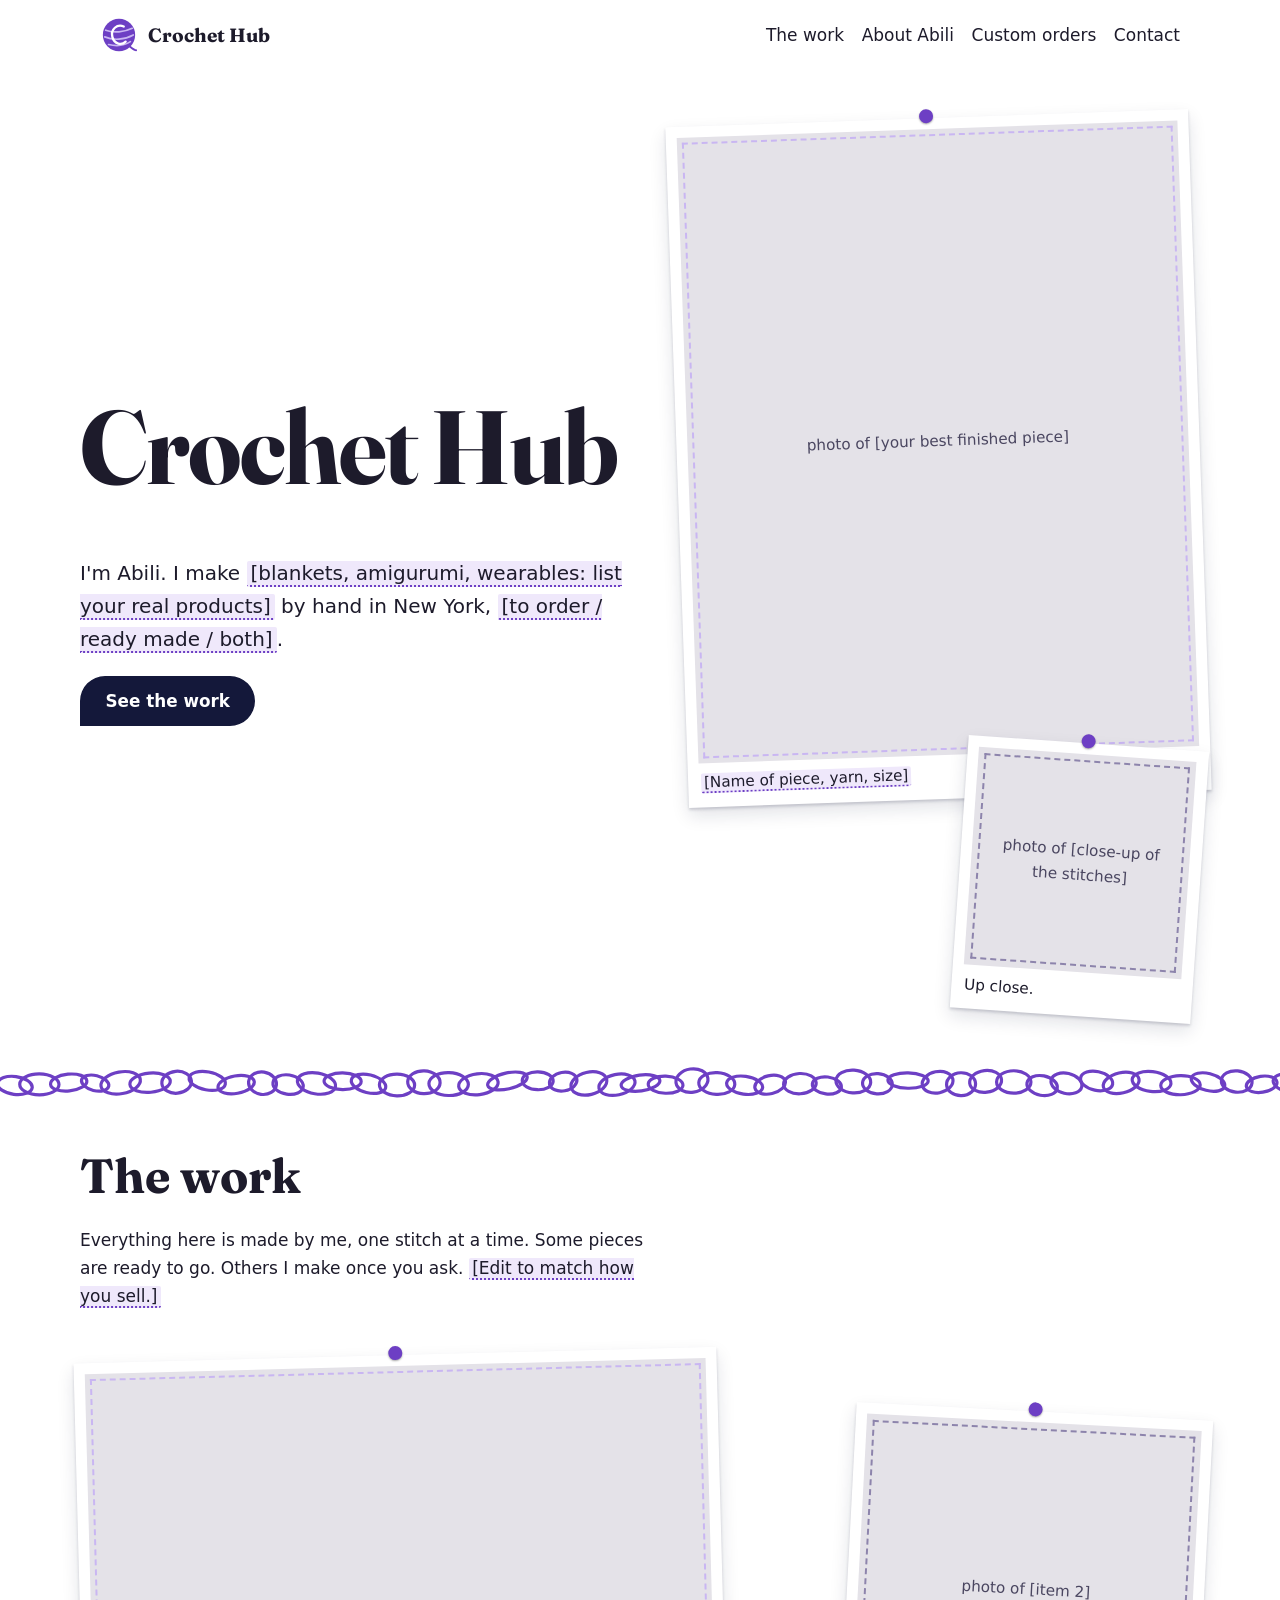
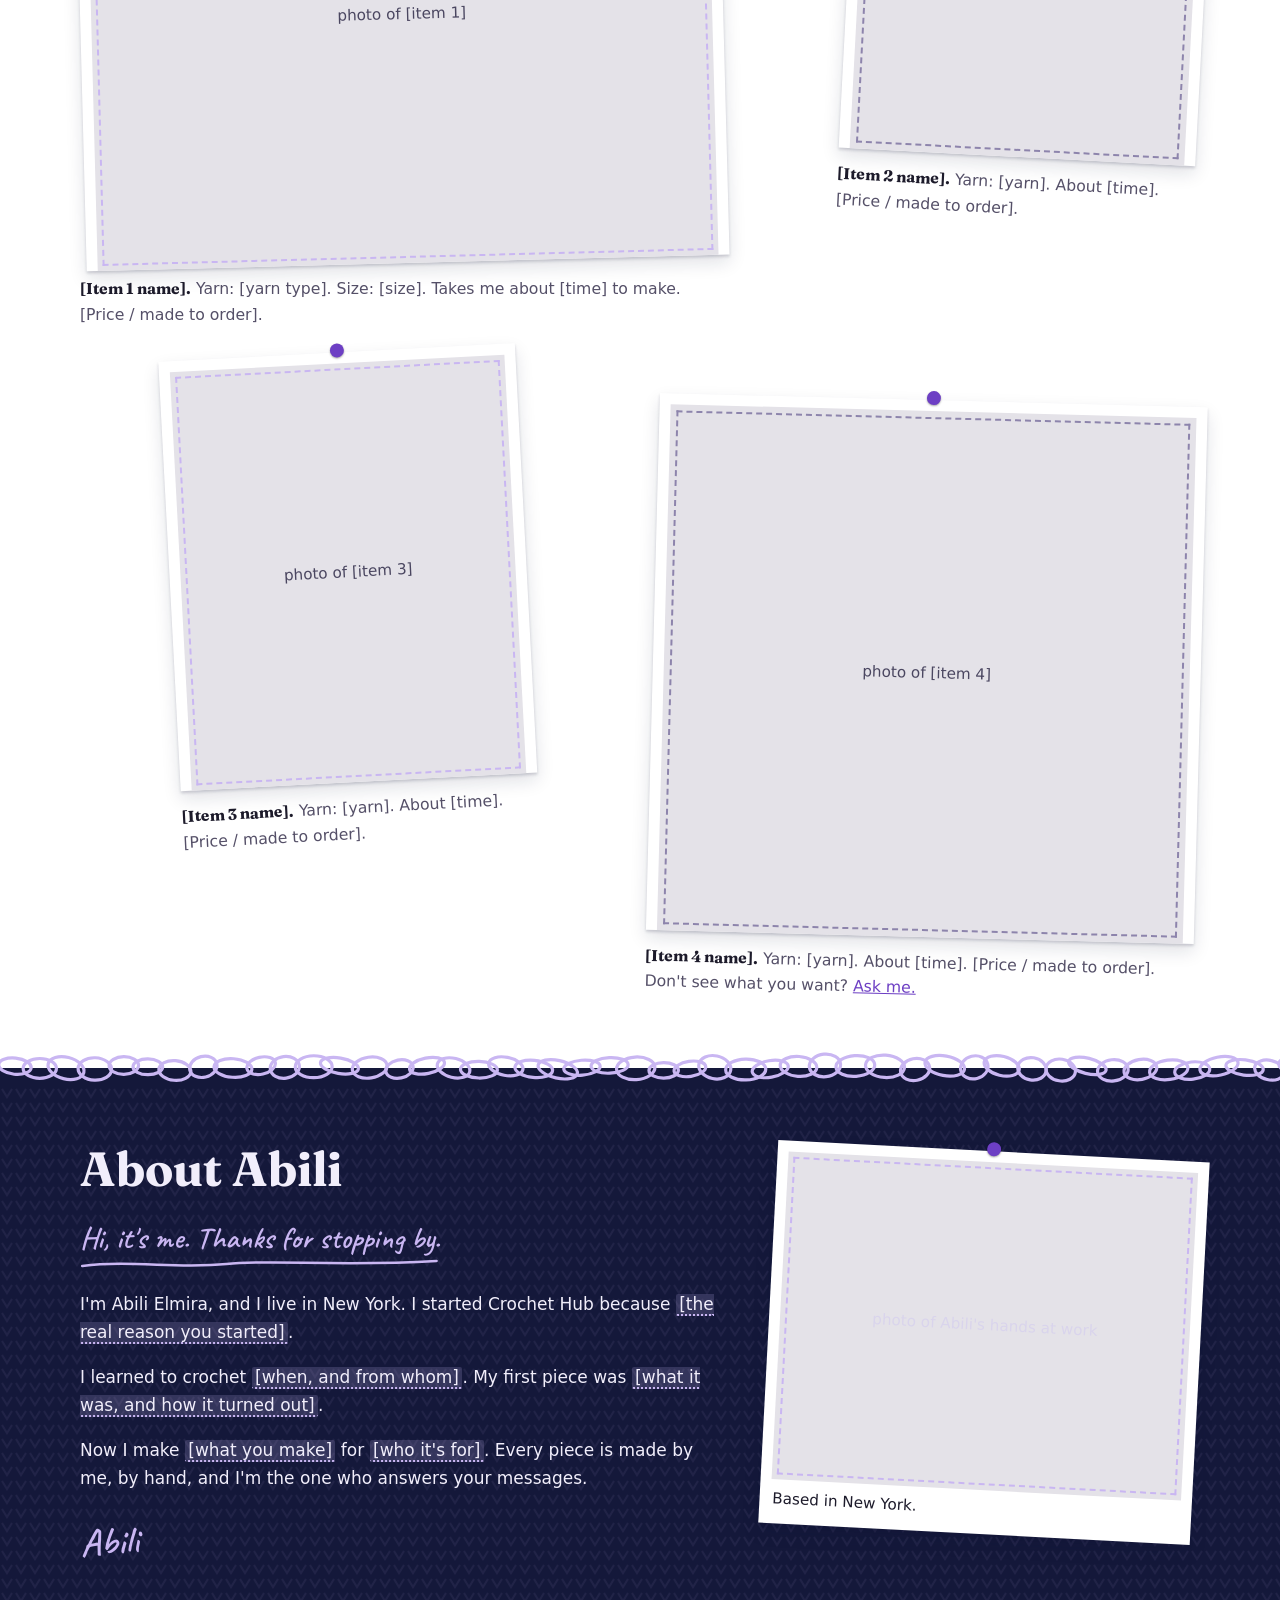
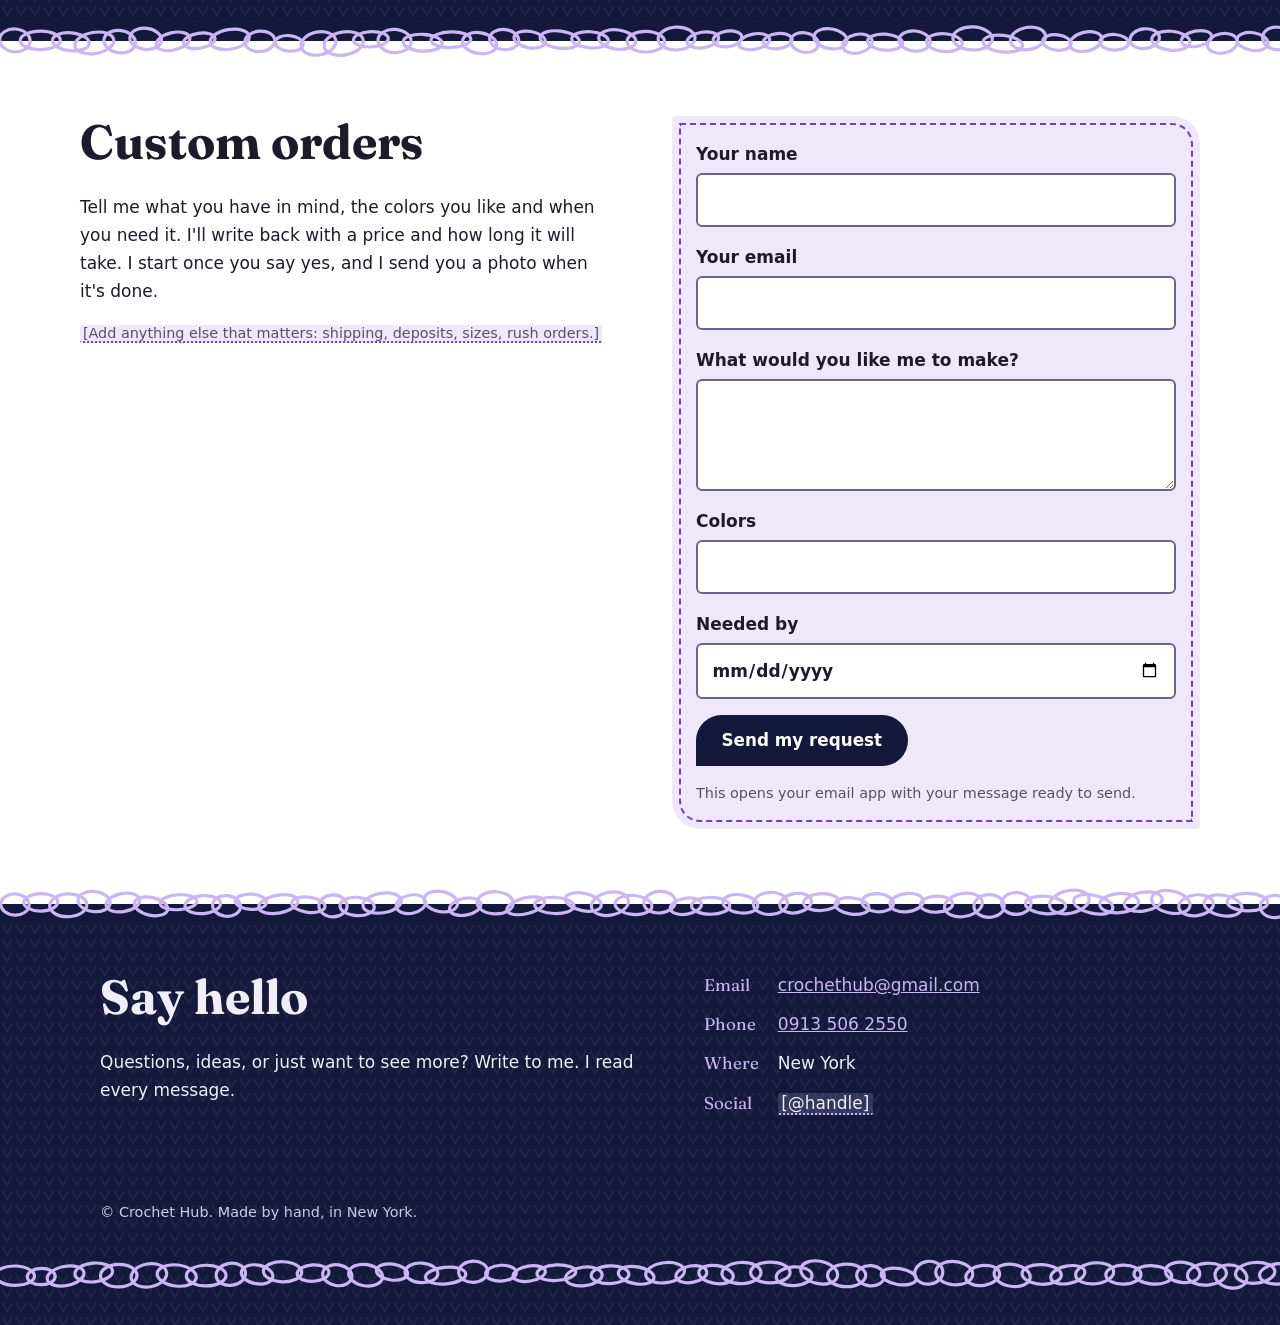
==== main.html @ a5fa5b6d "Add main HTML structure for Crochet Hub <!DOCTYPE html> <html lang="en"> <head> <meta charset="ut" ====
<!DOCTYPE html>
<html lang="en">
<head>
<meta charset="utf-8">
<meta name="viewport" content="width=device-width, initial-scale=1, viewport-fit=cover">
<title>Crochet Hub | Handmade crochet from New York</title>
<meta name="description" content="Handmade crochet by Abili Elmira in New York. See the work or ask for a custom piece.">
<link rel="preconnect" href="https://fonts.googleapis.com">
<link rel="preconnect" href="https://fonts.gstatic.com" crossorigin>
<link href="https://fonts.googleapis.com/css2?family=Fraunces:ital,opsz,wght@0,9..144,500;0,9..144,700;1,9..144,500&family=Caveat:wght@600&display=swap" rel="stylesheet">
<style>
/* ===== EDIT COLORS HERE ===== */
:root{
  --navy:#14183A; --purple:#6D3FC4; --lilac:#C9B6F2;
  --bg:#fff; --ink:#1d1b2b; --muted:#555068; --tint:#efe8fb; --ph:#e4e2e8; --link:#6D3FC4;
  --head:"Fraunces",Georgia,"Times New Roman",serif;
  --body:system-ui,-apple-system,"Segoe UI",Roboto,Helvetica,Arial,sans-serif;
  --script:"Caveat","Segoe Script","Bradley Hand",cursive;
  box-sizing:border-box; padding-top:env(safe-area-inset-top,0px); padding-bottom:env(safe-area-inset-bottom,0px);
}
@media (prefers-color-scheme:dark){:root:not([data-theme="light"]){--bg:#0d1030;--ink:#ece9f6;--muted:#b9b4cf;--tint:#241e4a;--ph:#2c2a45;--link:#C9B6F2}}
:root[data-theme="dark"]{--bg:#0d1030;--ink:#ece9f6;--muted:#b9b4cf;--tint:#241e4a;--ph:#2c2a45;--link:#C9B6F2}
html{scroll-padding-top:env(safe-area-inset-top,0px);scroll-behavior:smooth}
*,*::before,*::after{box-sizing:inherit}
body{margin:0;background:var(--bg);color:var(--ink);font:1.0625rem/1.65 var(--body)}
h1,h2,h3{font-family:var(--head);font-weight:700;line-height:1.1;margin:0 0 .5em}
h1{font-size:clamp(3rem,10vw,6.5rem);letter-spacing:-.02em}
h2{font-size:clamp(2rem,5vw,3rem)}
h3{font-size:1.25rem;margin-bottom:.2em}
p{margin:0 0 1em;max-width:62ch}
a{color:var(--link)}
a:focus-visible,button:focus-visible,input:focus-visible,textarea:focus-visible{outline:3px solid var(--purple);outline-offset:3px}
.dark a:focus-visible,.dark input:focus-visible,.dark textarea:focus-visible,.dark button:focus-visible{outline-color:var(--lilac)}
.skip{position:absolute;left:-999px;top:0;background:var(--navy);color:#fff;padding:.6em 1em;z-index:9}
.skip:focus{left:0}
mark{background:var(--tint);color:inherit;padding:0 .2em;border-bottom:2px dotted var(--purple);border-radius:2px}
.dark mark{background:rgba(201,182,242,.18);border-color:var(--lilac)}
.wrap{max-width:70rem;margin:0 auto;padding:0 1.25rem}

/* header */
header .wrap{display:flex;align-items:center;justify-content:space-between;gap:1rem;padding-top:1rem;padding-bottom:1rem;flex-wrap:wrap}
.logo{display:flex;align-items:center;gap:.6rem;text-decoration:none;color:var(--ink);font:700 1.2rem var(--head)}
nav ul{display:flex;gap:1.1rem;list-style:none;margin:0;padding:0;flex-wrap:wrap}
nav a{color:var(--ink);text-decoration:none;border-bottom:2px solid transparent}
nav a:hover{border-color:var(--purple)}

/* chain stitches */
.chain{display:block;width:100%;height:38px;color:var(--purple);overflow:hidden}
.chain.on-dark{color:var(--lilac)}
.chain ellipse{fill:none;stroke:currentColor;stroke-width:3;stroke-linecap:round}
.chain.draw ellipse{stroke-dasharray:1;stroke-dashoffset:0;animation:draw 1.1s ease-out backwards}
@keyframes draw{from{stroke-dashoffset:1}to{stroke-dashoffset:0}}

/* polaroids and placeholders */
.pol{margin:0;background:#fff;padding:.7rem .7rem 0;box-shadow:0 2px 3px rgba(20,24,58,.18),0 8px 18px rgba(20,24,58,.12);color:#1d1b2b;position:relative}
.pol figcaption{padding:.6rem .1rem .8rem;font-size:.95rem;line-height:1.4}
.pol::before{content:"";position:absolute;top:-9px;left:50%;width:14px;height:14px;margin-left:-7px;border-radius:50%;background:var(--purple);box-shadow:0 1px 2px rgba(0,0,0,.35)}
.ph{display:grid;place-items:center;text-align:center;background:var(--ph);color:#4a4660;font-size:.95rem;aspect-ratio:var(--r,4/5);padding:1rem;outline:2px dashed #8d84ac;outline-offset:-8px}
.dark .ph{color:#d9d4ec}
.ph img{width:100%;height:100%;object-fit:cover;display:block}
.stitched{outline:2px dashed var(--lilac);outline-offset:-7px}

/* hero */
.hero{display:grid;gap:2rem;grid-template-columns:1fr;padding:2rem 0 3rem}
.hero .text{align-self:center}
.hero .lead{font-size:1.25rem}
.btn{display:inline-block;font:600 1.05rem var(--body);background:var(--navy);color:#fff;text-decoration:none;padding:.8em 1.4em;border:2px solid var(--navy);border-radius:999px 999px 999px 8px}
.btn:hover{background:var(--purple);border-color:var(--purple)}
.dark .btn{background:var(--lilac);color:var(--navy);border-color:var(--lilac)}
.hero .big{transform:rotate(-2deg);--r:4/5}
.hero .small{width:46%;margin:-3.5rem 0 0 auto;transform:rotate(4deg);--r:1/1;position:relative}

/* work */
.work{padding:3rem 0}
.work .intro{max-width:36rem}
.board{display:grid;gap:2.2rem 1.5rem;grid-template-columns:1fr;margin-top:2rem;padding-top:.8rem}
.item .note{margin:.8rem 0 0;font-size:.98rem;color:var(--muted)}
.item .note strong{color:var(--ink);font-family:var(--head)}

/* dark sections */
.dark{background-color:var(--navy);color:#f1eefb;
 background-image:url("data:image/svg+xml,%3Csvg xmlns='http://www.w3.org/2000/svg' width='14' height='14'%3E%3Cpath d='M2 2l5 8 5-8' fill='none' stroke='%23C9B6F2' stroke-opacity='.07' stroke-width='2'/%3E%3C/svg%3E");
 --ink:#f1eefb;--muted:#cfc9e6;--link:#C9B6F2}
.dark a{color:var(--lilac)}
.about{padding:3.5rem 0;display:grid;gap:2.5rem;grid-template-columns:1fr}
.note-hand{font:600 1.9rem/1.2 var(--script);color:var(--lilac);margin:0 0 1.2rem;display:inline-block}
.note-hand svg{display:block;width:100%;height:12px;margin-top:2px}
.sign{font:600 2.4rem var(--script);color:var(--lilac);margin:.5rem 0 0;transform:rotate(-3deg);display:inline-block}
.about .hands{transform:rotate(3deg);--r:5/4}

/* custom */
.custom{padding:3.5rem 0;display:grid;gap:2.5rem;grid-template-columns:1fr}
form{display:grid;gap:1rem;background:var(--tint);padding:1.5rem;border-radius:4px 28px 4px 28px;outline:2px dashed var(--purple);outline-offset:-9px}
label{display:grid;gap:.3rem;font-weight:600}
input,textarea{font:inherit;padding:.65em .8em;border:2px solid #6b6585;border-radius:6px;background:#fff;color:#1d1b2b;width:100%}
textarea{min-height:7rem;resize:vertical}
form .btn{cursor:pointer;justify-self:start}
.small-print{font-size:.9rem;color:var(--muted);margin:0}

/* footer */
footer{padding:0 0 2rem}
footer .wrap{display:grid;gap:2rem;grid-template-columns:1fr;padding-top:3rem}
footer dl{margin:0;display:grid;grid-template-columns:auto 1fr;gap:.4rem 1.2rem}
footer dt{color:var(--lilac);font-family:var(--head)}
footer dd{margin:0}
.copy{font-size:.9rem;color:var(--muted);margin-top:2rem}

@media (min-width:48rem){
 .hero{grid-template-columns:1.05fr 1fr;gap:3rem;padding-top:3rem}
 .board{grid-template-columns:repeat(12,1fr);gap:2.5rem 1.5rem}
 .i1{grid-column:1/8;--r:5/4}
 .i2{grid-column:9/13;margin-top:3.5rem;transform:rotate(3deg);--r:1/1}
 .i3{grid-column:2/6;margin-top:-1rem;transform:rotate(-3deg);--r:4/5}
 .i4{grid-column:7/13;margin-top:2rem;transform:rotate(1.5deg);--r:1/1}
 .i1 .pol{transform:rotate(-1.5deg)}
 .about{grid-template-columns:1.2fr .8fr;align-items:start}
 .custom{grid-template-columns:1fr 1fr;align-items:start;gap:4rem}
 footer .wrap{grid-template-columns:1.2fr 1fr}
}
@media (prefers-reduced-motion:reduce){
 .chain.draw ellipse{animation:none}
 html{scroll-behavior:auto}
}
</style>
</head>
<body>
<a class="skip" href="#main">Skip to content</a>

<header>
 <div class="wrap">
  <a class="logo" href="#top" aria-label="Crochet Hub, home">
   <svg width="38" height="38" viewBox="0 0 40 40" aria-hidden="true">
    <circle cx="20" cy="20" r="17" fill="#6D3FC4"/>
    <path d="M6 15c8 3 20 2 28-2M5 22c9 4 21 3 30-2M9 30c8 2 17 1 23-3" fill="none" stroke="#C9B6F2" stroke-width="1.8" stroke-linecap="round"/>
    <path d="M25 11c-7-3-14 3-12 11 2 8 10 9 14 5" fill="none" stroke="#fff" stroke-width="2.4" stroke-linecap="round"/>
    <path d="M30 31c4 3 6 5 8 5" fill="none" stroke="#6D3FC4" stroke-width="2" stroke-linecap="round"/>
   </svg>
   Crochet Hub
  </a>
  <nav aria-label="Main">
   <ul>
    <li><a href="#work">The work</a></li>
    <li><a href="#about">About Abili</a></li>
    <li><a href="#custom">Custom orders</a></li>
    <li><a href="#contact">Contact</a></li>
   </ul>
  </nav>
 </div>
</header>

<main id="main">
 <section id="top" class="wrap hero" aria-labelledby="h-home">
  <div class="text">
   <h1 id="h-home">Crochet Hub</h1>
   <p class="lead">I'm Abili. I make <mark>[blankets, amigurumi, wearables: list your real products]</mark> by hand in New York, <mark>[to order / ready made / both]</mark>.</p>
   <p><a class="btn" href="#work">See the work</a></p>
  </div>
  <div>
   <!-- To use your photo: replace the <div class="ph"> with <img src="your-photo.jpg" alt="Describe the piece, e.g. A mustard-yellow throw blanket folded on a chair"> -->
   <figure class="pol big">
    <div class="ph stitched" role="img" aria-label="Placeholder for a photo of a finished piece">photo of [your best finished piece]</div>
    <figcaption><mark>[Name of piece, yarn, size]</mark></figcaption>
   </figure>
   <figure class="pol small">
    <div class="ph" role="img" aria-label="Placeholder for a close-up photo of stitches">photo of [close-up of the stitches]</div>
    <figcaption>Up close.</figcaption>
   </figure>
  </div>
 </section>

 <svg class="chain draw" data-chain="1" viewBox="0 0 1200 38" preserveAspectRatio="xMinYMid slice" aria-hidden="true"></svg>

 <section id="work" class="wrap work" aria-labelledby="h-work">
  <div class="intro">
   <h2 id="h-work">The work</h2>
   <p>Everything here is made by me, one stitch at a time. Some pieces are ready to go. Others I make once you ask. <mark>[Edit to match how you sell.]</mark></p>
  </div>
  <div class="board">
   <article class="item i1">
    <figure class="pol"><div class="ph stitched" role="img" aria-label="Placeholder for a photo of the first piece">photo of [item 1]</div></figure>
    <p class="note"><strong>[Item 1 name].</strong> Yarn: [yarn type]. Size: [size]. Takes me about [time] to make. [Price / made to order].</p>
   </article>
   <article class="item i2">
    <figure class="pol"><div class="ph" role="img" aria-label="Placeholder for a photo of the second piece">photo of [item 2]</div></figure>
    <p class="note"><strong>[Item 2 name].</strong> Yarn: [yarn]. About [time]. [Price / made to order].</p>
   </article>
   <article class="item i3">
    <figure class="pol"><div class="ph stitched" role="img" aria-label="Placeholder for a photo of the third piece">photo of [item 3]</div></figure>
    <p class="note"><strong>[Item 3 name].</strong> Yarn: [yarn]. About [time]. [Price / made to order].</p>
   </article>
   <article class="item i4">
    <figure class="pol"><div class="ph" role="img" aria-label="Placeholder for a photo of the fourth piece">photo of [item 4]</div></figure>
    <p class="note"><strong>[Item 4 name].</strong> Yarn: [yarn]. About [time]. [Price / made to order]. Don't see what you want? <a href="#custom">Ask me.</a></p>
   </article>
  </div>
 </section>

 <svg class="chain on-dark" data-chain="2" viewBox="0 0 1200 38" preserveAspectRatio="xMinYMid slice" aria-hidden="true" style="background:linear-gradient(var(--bg) 0 50%,var(--navy) 50% 100%)"></svg>

 <section id="about" class="dark" aria-labelledby="h-about">
  <div class="wrap about">
   <div>
    <h2 id="h-about">About Abili</h2>
    <p class="note-hand">Hi, it's me. Thanks for stopping by.
     <svg viewBox="0 0 300 12" preserveAspectRatio="none" aria-hidden="true"><path d="M2 8c40-6 80 3 120-2s90 3 175-3" fill="none" stroke="#C9B6F2" stroke-width="2.5" stroke-linecap="round"/></svg>
    </p>
    <p>I'm Abili Elmira, and I live in New York. I started Crochet Hub because <mark>[the real reason you started]</mark>.</p>
    <p>I learned to crochet <mark>[when, and from whom]</mark>. My first piece was <mark>[what it was, and how it turned out]</mark>.</p>
    <p>Now I make <mark>[what you make]</mark> for <mark>[who it's for]</mark>. Every piece is made by me, by hand, and I'm the one who answers your messages.</p>
    <p class="sign">Abili</p>
   </div>
   <figure class="pol hands" style="margin-top:.5rem">
    <div class="ph stitched" role="img" aria-label="Placeholder for a photo of Abili's hands crocheting">photo of Abili's hands at work</div>
    <figcaption>Based in New York.</figcaption>
   </figure>
  </div>
 </section>

 <svg class="chain on-dark" data-chain="3" viewBox="0 0 1200 38" preserveAspectRatio="xMinYMid slice" aria-hidden="true" style="background:linear-gradient(var(--navy) 0 50%,var(--bg) 50% 100%)"></svg>

 <section id="custom" class="wrap custom" aria-labelledby="h-custom">
  <div>
   <h2 id="h-custom">Custom orders</h2>
   <p>Tell me what you have in mind, the colors you like and when you need it. I'll write back with a price and how long it will take. I start once you say yes, and I send you a photo when it's done.</p>
   <p class="small-print"><mark>[Add anything else that matters: shipping, deposits, sizes, rush orders.]</mark></p>
  </div>
  <!-- This form opens the visitor's email app. For a real form service, change the action. -->
  <form action="mailto:crochethub@gmail.com" method="post" enctype="text/plain">
   <label>Your name <input type="text" name="name" autocomplete="name" required></label>
   <label>Your email <input type="email" name="email" autocomplete="email" required></label>
   <label>What would you like me to make? <textarea name="what" required></textarea></label>
   <label>Colors <input type="text" name="colors"></label>
   <label>Needed by <input type="date" name="deadline"></label>
   <button class="btn" type="submit">Send my request</button>
   <p class="small-print">This opens your email app with your message ready to send.</p>
  </form>
 </section>
</main>

<svg class="chain on-dark" data-chain="4" viewBox="0 0 1200 38" preserveAspectRatio="xMinYMid slice" aria-hidden="true" style="background:linear-gradient(var(--bg) 0 50%,var(--navy) 50% 100%)"></svg>

<footer id="contact" class="dark" aria-labelledby="h-contact">
 <div class="wrap">
  <div>
   <h2 id="h-contact">Say hello</h2>
   <p>Questions, ideas, or just want to see more? Write to me. I read every message.</p>
  </div>
  <dl>
   <dt>Email</dt><dd><a href="mailto:crochethub@gmail.com">crochethub@gmail.com</a></dd>
   <dt>Phone</dt><dd><a href="tel:+2349135062550">0913 506 2550</a></dd>
   <dt>Where</dt><dd>New York</dd>
   <dt>Social</dt><dd><mark>[@handle]</mark></dd>
  </dl>
 </div>
 <div class="wrap"><p class="copy">&copy; Crochet Hub. Made by hand, in New York.</p></div>
 <svg class="chain on-dark" data-chain="5" viewBox="0 0 1200 38" preserveAspectRatio="xMinYMid slice" aria-hidden="true" style="margin-top:1rem"></svg>
</footer>

<script>
/* Draws each chain-stitch row with slightly uneven loops. Only the first row animates, once. */
(function(){
  var ns="http://www.w3.org/2000/svg";
  document.querySelectorAll("svg[data-chain]").forEach(function(svg){
    var s=+svg.dataset.chain*9301+49297;
    function r(){s=(s*9301+49297)%233280;return s/233280}
    var x=14,i=0;
    while(x<1230){
      var e=document.createElementNS(ns,"ellipse");
      var rx=13+r()*6,ry=7+r()*4,cy=19+(r()-.5)*5,rot=(r()-.5)*28;
      e.setAttribute("cx",x.toFixed(1));e.setAttribute("cy",cy.toFixed(1));
      e.setAttribute("rx",rx.toFixed(1));e.setAttribute("ry",ry.toFixed(1));
      e.setAttribute("transform","rotate("+rot.toFixed(1)+" "+x.toFixed(1)+" "+cy.toFixed(1)+")");
      e.setAttribute("pathLength","1");
      e.style.animationDelay=(i*0.035)+"s";
      svg.appendChild(e);
      x+=22+r()*7;i++;
    }
  });
})();
</script>
</body>
</html>
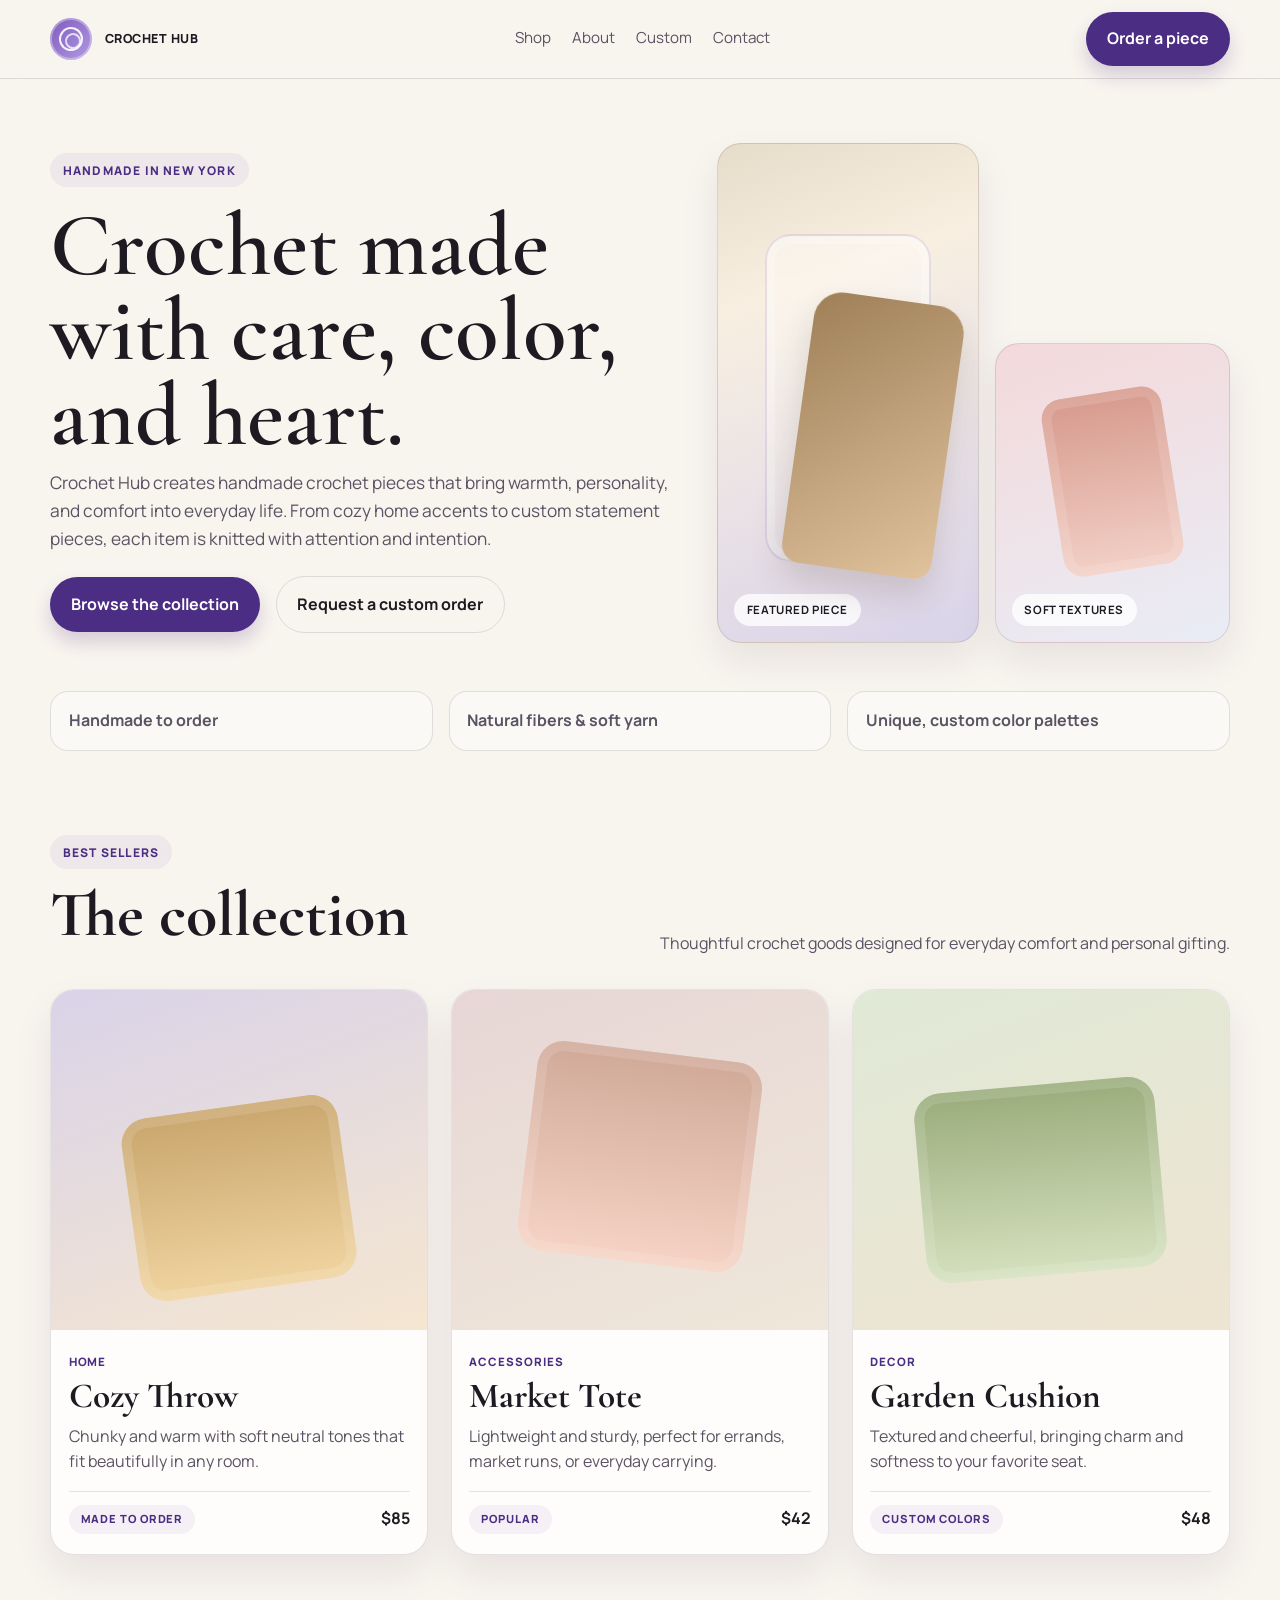
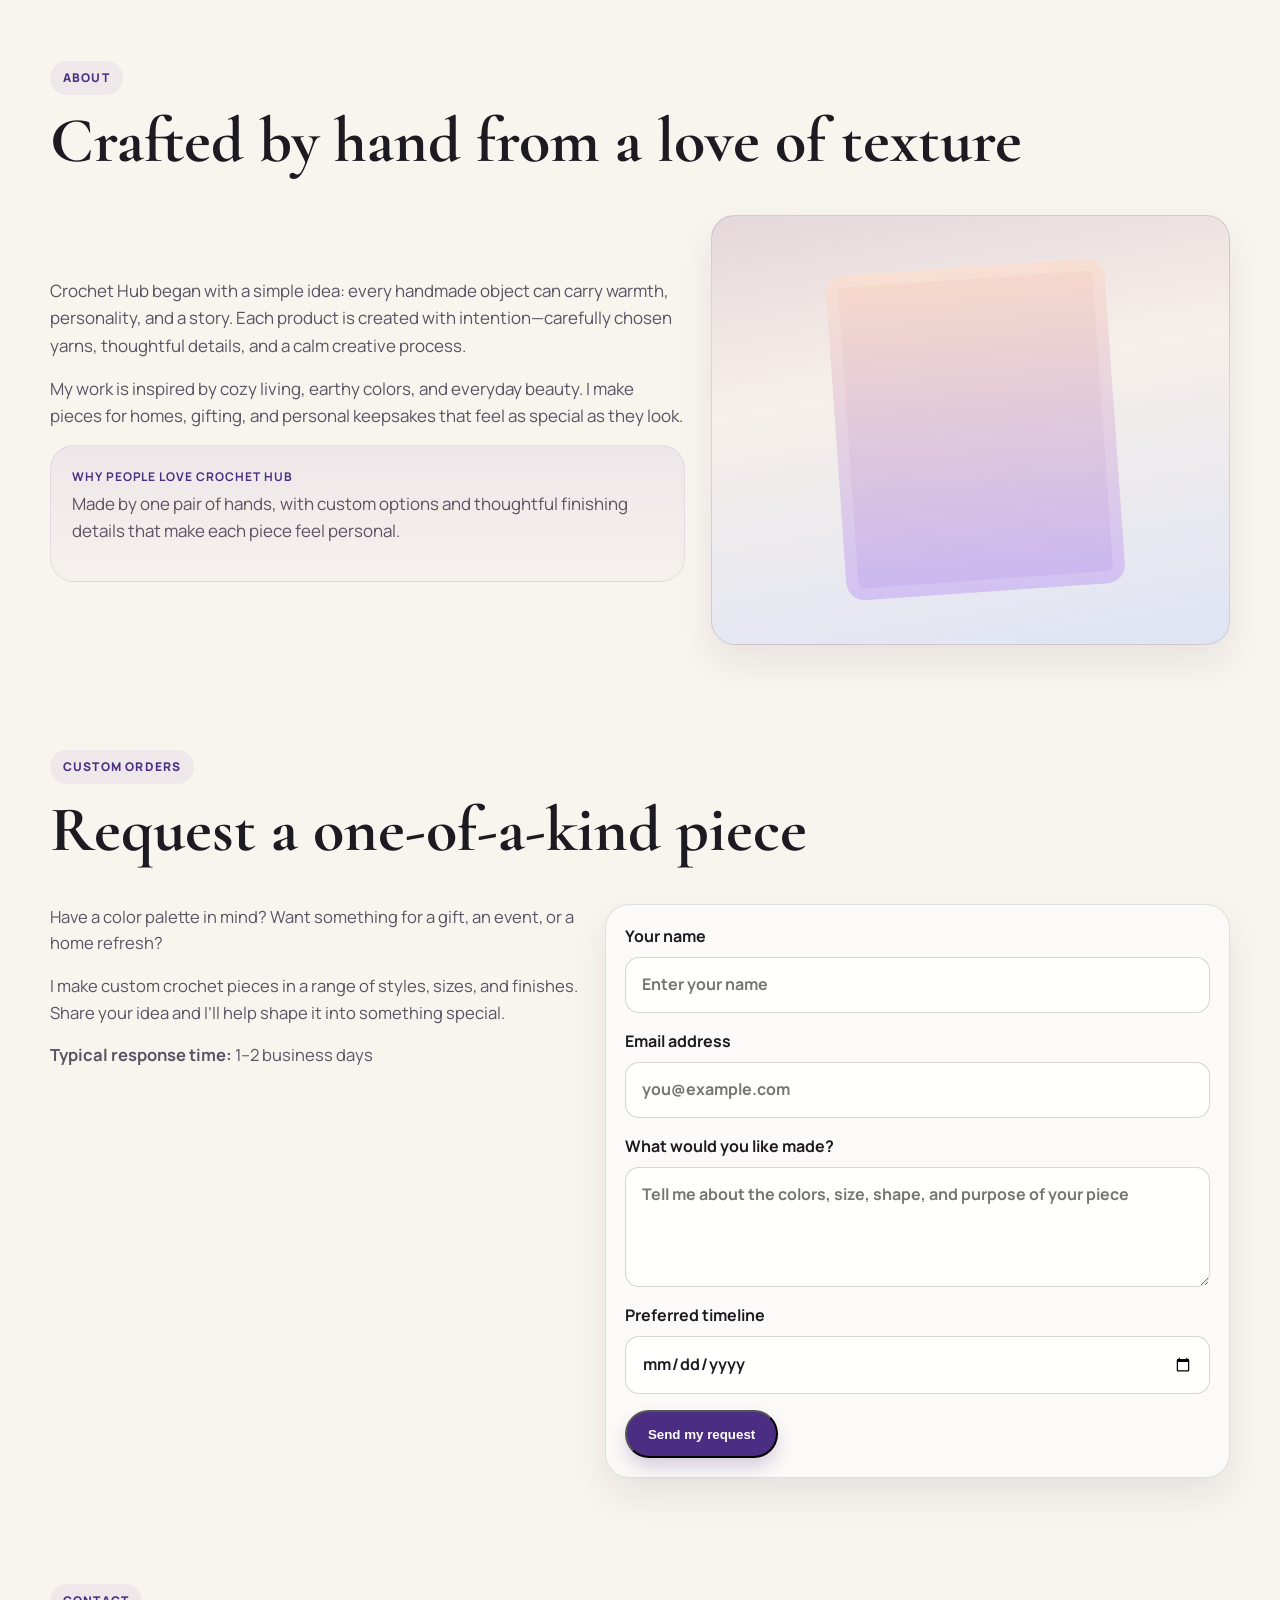
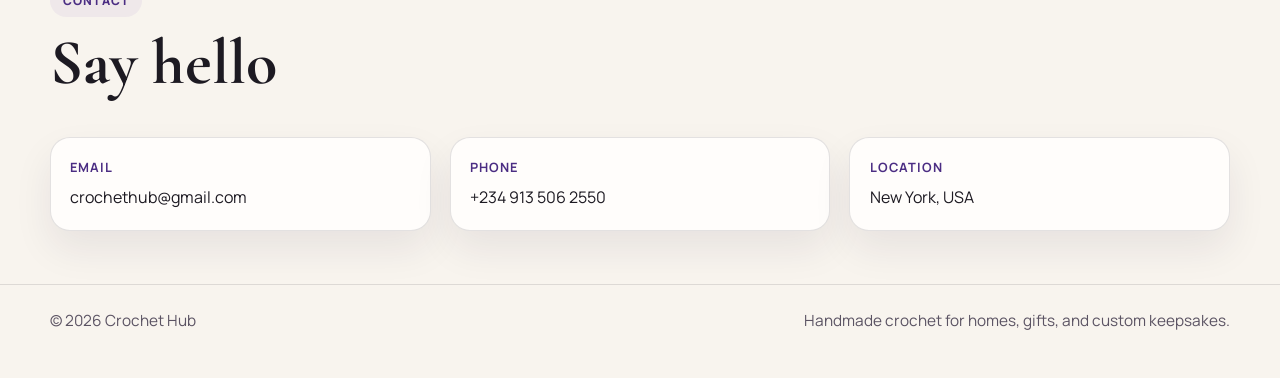
==== commit 6debc7ec: "Improve Crochet Hub landing page into a real storefront-style website" ====
--- a/main.html
+++ b/main.html
@@ -1,282 +1,779 @@
 <!DOCTYPE html>
 <html lang="en">
 <head>
-<meta charset="utf-8">
-<meta name="viewport" content="width=device-width, initial-scale=1, viewport-fit=cover">
-<title>Crochet Hub | Handmade crochet from New York</title>
-<meta name="description" content="Handmade crochet by Abili Elmira in New York. See the work or ask for a custom piece.">
-<link rel="preconnect" href="https://fonts.googleapis.com">
-<link rel="preconnect" href="https://fonts.gstatic.com" crossorigin>
-<link href="https://fonts.googleapis.com/css2?family=Fraunces:ital,opsz,wght@0,9..144,500;0,9..144,700;1,9..144,500&family=Caveat:wght@600&display=swap" rel="stylesheet">
-<style>
-/* ===== EDIT COLORS HERE ===== */
-:root{
-  --navy:#14183A; --purple:#6D3FC4; --lilac:#C9B6F2;
-  --bg:#fff; --ink:#1d1b2b; --muted:#555068; --tint:#efe8fb; --ph:#e4e2e8; --link:#6D3FC4;
-  --head:"Fraunces",Georgia,"Times New Roman",serif;
-  --body:system-ui,-apple-system,"Segoe UI",Roboto,Helvetica,Arial,sans-serif;
-  --script:"Caveat","Segoe Script","Bradley Hand",cursive;
-  box-sizing:border-box; padding-top:env(safe-area-inset-top,0px); padding-bottom:env(safe-area-inset-bottom,0px);
-}
-@media (prefers-color-scheme:dark){:root:not([data-theme="light"]){--bg:#0d1030;--ink:#ece9f6;--muted:#b9b4cf;--tint:#241e4a;--ph:#2c2a45;--link:#C9B6F2}}
-:root[data-theme="dark"]{--bg:#0d1030;--ink:#ece9f6;--muted:#b9b4cf;--tint:#241e4a;--ph:#2c2a45;--link:#C9B6F2}
-html{scroll-padding-top:env(safe-area-inset-top,0px);scroll-behavior:smooth}
-*,*::before,*::after{box-sizing:inherit}
-body{margin:0;background:var(--bg);color:var(--ink);font:1.0625rem/1.65 var(--body)}
-h1,h2,h3{font-family:var(--head);font-weight:700;line-height:1.1;margin:0 0 .5em}
-h1{font-size:clamp(3rem,10vw,6.5rem);letter-spacing:-.02em}
-h2{font-size:clamp(2rem,5vw,3rem)}
-h3{font-size:1.25rem;margin-bottom:.2em}
-p{margin:0 0 1em;max-width:62ch}
-a{color:var(--link)}
-a:focus-visible,button:focus-visible,input:focus-visible,textarea:focus-visible{outline:3px solid var(--purple);outline-offset:3px}
-.dark a:focus-visible,.dark input:focus-visible,.dark textarea:focus-visible,.dark button:focus-visible{outline-color:var(--lilac)}
-.skip{position:absolute;left:-999px;top:0;background:var(--navy);color:#fff;padding:.6em 1em;z-index:9}
-.skip:focus{left:0}
-mark{background:var(--tint);color:inherit;padding:0 .2em;border-bottom:2px dotted var(--purple);border-radius:2px}
-.dark mark{background:rgba(201,182,242,.18);border-color:var(--lilac)}
-.wrap{max-width:70rem;margin:0 auto;padding:0 1.25rem}
-
-/* header */
-header .wrap{display:flex;align-items:center;justify-content:space-between;gap:1rem;padding-top:1rem;padding-bottom:1rem;flex-wrap:wrap}
-.logo{display:flex;align-items:center;gap:.6rem;text-decoration:none;color:var(--ink);font:700 1.2rem var(--head)}
-nav ul{display:flex;gap:1.1rem;list-style:none;margin:0;padding:0;flex-wrap:wrap}
-nav a{color:var(--ink);text-decoration:none;border-bottom:2px solid transparent}
-nav a:hover{border-color:var(--purple)}
-
-/* chain stitches */
-.chain{display:block;width:100%;height:38px;color:var(--purple);overflow:hidden}
-.chain.on-dark{color:var(--lilac)}
-.chain ellipse{fill:none;stroke:currentColor;stroke-width:3;stroke-linecap:round}
-.chain.draw ellipse{stroke-dasharray:1;stroke-dashoffset:0;animation:draw 1.1s ease-out backwards}
-@keyframes draw{from{stroke-dashoffset:1}to{stroke-dashoffset:0}}
-
-/* polaroids and placeholders */
-.pol{margin:0;background:#fff;padding:.7rem .7rem 0;box-shadow:0 2px 3px rgba(20,24,58,.18),0 8px 18px rgba(20,24,58,.12);color:#1d1b2b;position:relative}
-.pol figcaption{padding:.6rem .1rem .8rem;font-size:.95rem;line-height:1.4}
-.pol::before{content:"";position:absolute;top:-9px;left:50%;width:14px;height:14px;margin-left:-7px;border-radius:50%;background:var(--purple);box-shadow:0 1px 2px rgba(0,0,0,.35)}
-.ph{display:grid;place-items:center;text-align:center;background:var(--ph);color:#4a4660;font-size:.95rem;aspect-ratio:var(--r,4/5);padding:1rem;outline:2px dashed #8d84ac;outline-offset:-8px}
-.dark .ph{color:#d9d4ec}
-.ph img{width:100%;height:100%;object-fit:cover;display:block}
-.stitched{outline:2px dashed var(--lilac);outline-offset:-7px}
-
-/* hero */
-.hero{display:grid;gap:2rem;grid-template-columns:1fr;padding:2rem 0 3rem}
-.hero .text{align-self:center}
-.hero .lead{font-size:1.25rem}
-.btn{display:inline-block;font:600 1.05rem var(--body);background:var(--navy);color:#fff;text-decoration:none;padding:.8em 1.4em;border:2px solid var(--navy);border-radius:999px 999px 999px 8px}
-.btn:hover{background:var(--purple);border-color:var(--purple)}
-.dark .btn{background:var(--lilac);color:var(--navy);border-color:var(--lilac)}
-.hero .big{transform:rotate(-2deg);--r:4/5}
-.hero .small{width:46%;margin:-3.5rem 0 0 auto;transform:rotate(4deg);--r:1/1;position:relative}
-
-/* work */
-.work{padding:3rem 0}
-.work .intro{max-width:36rem}
-.board{display:grid;gap:2.2rem 1.5rem;grid-template-columns:1fr;margin-top:2rem;padding-top:.8rem}
-.item .note{margin:.8rem 0 0;font-size:.98rem;color:var(--muted)}
-.item .note strong{color:var(--ink);font-family:var(--head)}
-
-/* dark sections */
-.dark{background-color:var(--navy);color:#f1eefb;
- background-image:url("data:image/svg+xml,%3Csvg xmlns='http://www.w3.org/2000/svg' width='14' height='14'%3E%3Cpath d='M2 2l5 8 5-8' fill='none' stroke='%23C9B6F2' stroke-opacity='.07' stroke-width='2'/%3E%3C/svg%3E");
- --ink:#f1eefb;--muted:#cfc9e6;--link:#C9B6F2}
-.dark a{color:var(--lilac)}
-.about{padding:3.5rem 0;display:grid;gap:2.5rem;grid-template-columns:1fr}
-.note-hand{font:600 1.9rem/1.2 var(--script);color:var(--lilac);margin:0 0 1.2rem;display:inline-block}
-.note-hand svg{display:block;width:100%;height:12px;margin-top:2px}
-.sign{font:600 2.4rem var(--script);color:var(--lilac);margin:.5rem 0 0;transform:rotate(-3deg);display:inline-block}
-.about .hands{transform:rotate(3deg);--r:5/4}
-
-/* custom */
-.custom{padding:3.5rem 0;display:grid;gap:2.5rem;grid-template-columns:1fr}
-form{display:grid;gap:1rem;background:var(--tint);padding:1.5rem;border-radius:4px 28px 4px 28px;outline:2px dashed var(--purple);outline-offset:-9px}
-label{display:grid;gap:.3rem;font-weight:600}
-input,textarea{font:inherit;padding:.65em .8em;border:2px solid #6b6585;border-radius:6px;background:#fff;color:#1d1b2b;width:100%}
-textarea{min-height:7rem;resize:vertical}
-form .btn{cursor:pointer;justify-self:start}
-.small-print{font-size:.9rem;color:var(--muted);margin:0}
-
-/* footer */
-footer{padding:0 0 2rem}
-footer .wrap{display:grid;gap:2rem;grid-template-columns:1fr;padding-top:3rem}
-footer dl{margin:0;display:grid;grid-template-columns:auto 1fr;gap:.4rem 1.2rem}
-footer dt{color:var(--lilac);font-family:var(--head)}
-footer dd{margin:0}
-.copy{font-size:.9rem;color:var(--muted);margin-top:2rem}
-
-@media (min-width:48rem){
- .hero{grid-template-columns:1.05fr 1fr;gap:3rem;padding-top:3rem}
- .board{grid-template-columns:repeat(12,1fr);gap:2.5rem 1.5rem}
- .i1{grid-column:1/8;--r:5/4}
- .i2{grid-column:9/13;margin-top:3.5rem;transform:rotate(3deg);--r:1/1}
- .i3{grid-column:2/6;margin-top:-1rem;transform:rotate(-3deg);--r:4/5}
- .i4{grid-column:7/13;margin-top:2rem;transform:rotate(1.5deg);--r:1/1}
- .i1 .pol{transform:rotate(-1.5deg)}
- .about{grid-template-columns:1.2fr .8fr;align-items:start}
- .custom{grid-template-columns:1fr 1fr;align-items:start;gap:4rem}
- footer .wrap{grid-template-columns:1.2fr 1fr}
-}
-@media (prefers-reduced-motion:reduce){
- .chain.draw ellipse{animation:none}
- html{scroll-behavior:auto}
-}
-</style>
+  <meta charset="UTF-8" />
+  <meta name="viewport" content="width=device-width, initial-scale=1.0" />
+  <title>Crochet Hub | Handmade Crochet in New York</title>
+  <meta name="description" content="Crochet Hub creates handmade crochet pieces in New York, including blankets, home decor, and custom orders." />
+  <link rel="preconnect" href="https://fonts.googleapis.com">
+  <link rel="preconnect" href="https://fonts.gstatic.com" crossorigin>
+  <link href="https://fonts.googleapis.com/css2?family=Cormorant+Garamond:wght@500;600;700&family=Manrope:wght@400;500;600;700;800&display=swap" rel="stylesheet">
+  <style>
+    :root {
+      --bg: #f8f4ee;
+      --bg-soft: #fffaf5;
+      --panel: #fffdfb;
+      --ink: #1d1a22;
+      --muted: #5b5363;
+      --purple: #7d5bbd;
+      --purple-deep: #4b2d83;
+      --gold: #cfa15a;
+      --sage: #cad5b4;
+      --rose: #f3d7d0;
+      --line: rgba(29,26,34,0.12);
+      --shadow: 0 18px 38px rgba(42, 27, 58, 0.08);
+      --radius: 24px;
+      --container: 1180px;
+    }
+
+    * { box-sizing: border-box; }
+
+    html { scroll-behavior: smooth; }
+
+    body {
+      margin: 0;
+      background: var(--bg);
+      color: var(--ink);
+      font-family: "Manrope", Arial, sans-serif;
+      line-height: 1.6;
+    }
+
+    a { color: inherit; text-decoration: none; }
+    img { display: block; max-width: 100%; }
+    p { margin: 0 0 1rem; }
+    h1, h2, h3 { margin: 0 0 0.7rem; font-family: "Cormorant Garamond", Georgia, serif; line-height: 0.95; }
+    h1 { font-size: clamp(3rem, 7vw, 6rem); font-weight: 600; }
+    h2 { font-size: clamp(2.2rem, 5vw, 4rem); }
+    h3 { font-size: clamp(1.5rem, 3vw, 2.2rem); }
+
+    .container {
+      width: min(var(--container), calc(100% - 32px));
+      margin-inline: auto;
+    }
+
+    .topbar {
+      position: sticky;
+      top: 0;
+      z-index: 20;
+      background: rgba(248, 244, 238, 0.85);
+      backdrop-filter: blur(10px);
+      border-bottom: 1px solid var(--line);
+    }
+
+    .topbar-inner {
+      display: flex;
+      align-items: center;
+      justify-content: space-between;
+      gap: 1rem;
+      min-height: 78px;
+    }
+
+    .brand {
+      display: inline-flex;
+      align-items: center;
+      gap: 0.8rem;
+      font-weight: 800;
+      letter-spacing: 0.04em;
+      text-transform: uppercase;
+      font-size: 0.78rem;
+    }
+
+    .brand-mark {
+      width: 42px;
+      height: 42px;
+      border-radius: 50%;
+      background: linear-gradient(135deg, var(--purple), #b39ae4);
+      position: relative;
+      box-shadow: inset 0 0 0 2px rgba(255,255,255,0.35);
+    }
+
+    .brand-mark::before,
+    .brand-mark::after {
+      content: "";
+      position: absolute;
+      border: 2px solid rgba(255,255,255,0.9);
+      border-radius: 50%;
+      inset: 9px;
+      transform: rotate(18deg);
+    }
+
+    .brand-mark::after {
+      inset: 15px 11px 11px 15px;
+      transform: rotate(-18deg);
+      border-color: rgba(255,255,255,0.75);
+    }
+
+    nav {
+      display: flex;
+      align-items: center;
+      gap: 1.3rem;
+      flex-wrap: wrap;
+      font-size: 0.95rem;
+      color: var(--muted);
+    }
+
+    nav a {
+      position: relative;
+      padding-bottom: 2px;
+    }
+
+    nav a::after {
+      content: "";
+      position: absolute;
+      left: 0;
+      bottom: -4px;
+      width: 100%;
+      height: 2px;
+      background: var(--purple);
+      transform: scaleX(0);
+      transform-origin: left;
+      transition: transform 0.2s ease;
+    }
+
+    nav a:hover::after,
+    nav a:focus-visible::after {
+      transform: scaleX(1);
+    }
+
+    .cta {
+      display: inline-flex;
+      align-items: center;
+      justify-content: center;
+      padding: 0.9rem 1.3rem;
+      border-radius: 999px;
+      background: var(--purple-deep);
+      color: #fff;
+      font-weight: 700;
+      box-shadow: 0 10px 18px rgba(75, 45, 131, 0.2);
+      transition: transform 0.2s ease, box-shadow 0.2s ease;
+    }
+
+    .cta:hover,
+    .cta:focus-visible {
+      transform: translateY(-1px);
+      box-shadow: 0 14px 22px rgba(75, 45, 131, 0.22);
+    }
+
+    .hero {
+      display: grid;
+      grid-template-columns: 1.1fr 0.9fr;
+      align-items: center;
+      gap: 2.5rem;
+      padding: 4rem 0 3rem;
+    }
+
+    .eyebrow {
+      display: inline-block;
+      margin-bottom: 1rem;
+      padding: 0.45rem 0.8rem;
+      border-radius: 999px;
+      background: rgba(125, 91, 189, 0.08);
+      color: var(--purple-deep);
+      font-size: 0.75rem;
+      font-weight: 800;
+      letter-spacing: 0.1em;
+      text-transform: uppercase;
+    }
+
+    .hero-copy p {
+      font-size: 1.08rem;
+      color: var(--muted);
+      max-width: 620px;
+    }
+
+    .hero-actions {
+      display: flex;
+      align-items: center;
+      flex-wrap: wrap;
+      gap: 1rem;
+      margin-top: 1.5rem;
+    }
+
+    .secondary {
+      background: transparent;
+      color: var(--ink);
+      border: 1px solid var(--line);
+      box-shadow: none;
+    }
+
+    .hero-art {
+      display: grid;
+      grid-template-columns: 1fr 0.9fr;
+      gap: 1rem;
+      align-items: end;
+    }
+
+    .image-card {
+      background: var(--panel);
+      border: 1px solid var(--line);
+      border-radius: var(--radius);
+      box-shadow: var(--shadow);
+      overflow: hidden;
+    }
+
+    .image-large {
+      min-height: 500px;
+      background: linear-gradient(160deg, #e6dcc9 0%, #f8efe1 29%, #d9d3ea 100%);
+      position: relative;
+    }
+
+    .image-large::before {
+      content: "";
+      position: absolute;
+      inset: 18% 18% 16% 18%;
+      border-radius: 26px;
+      background: linear-gradient(180deg, rgba(255,255,255,0.4), rgba(255,255,255,0.08));
+      border: 2px solid rgba(125, 91, 189, 0.15);
+      box-shadow: inset 0 0 0 8px rgba(255,255,255,0.22);
+    }
+
+    .image-large::after {
+      content: "";
+      position: absolute;
+      width: 58%;
+      height: 55%;
+      right: 11%;
+      bottom: 14%;
+      background: linear-gradient(145deg, #9e7f57, #e0c29d);
+      border-radius: 28px 28px 18px 18px;
+      box-shadow: 0 18px 32px rgba(79, 59, 30, 0.16);
+      transform: rotate(8deg);
+    }
+
+    .image-small {
+      min-height: 300px;
+      background: linear-gradient(160deg, #f4d9da 0%, #e9ecf6 100%);
+      position: relative;
+    }
+
+    .image-small::before {
+      content: "";
+      position: absolute;
+      width: 52%;
+      height: 60%;
+      left: 24%;
+      top: 16%;
+      border-radius: 20px;
+      background: linear-gradient(180deg, #d79a8d, #f2d0c7);
+      box-shadow: inset 0 0 0 10px rgba(255,255,255,0.12);
+      transform: rotate(-9deg);
+    }
+
+    .label {
+      position: absolute;
+      left: 1rem;
+      bottom: 1rem;
+      background: rgba(255,255,255,0.78);
+      color: var(--ink);
+      border-radius: 999px;
+      padding: 0.42rem 0.8rem;
+      font-size: 0.72rem;
+      font-weight: 700;
+      letter-spacing: 0.05em;
+      text-transform: uppercase;
+      backdrop-filter: blur(4px);
+    }
+
+    .feature-strip {
+      display: grid;
+      grid-template-columns: repeat(3, minmax(0, 1fr));
+      gap: 1rem;
+      padding-bottom: 2rem;
+    }
+
+    .mini {
+      padding: 1rem 1.1rem;
+      background: rgba(255,255,255,0.48);
+      border: 1px solid var(--line);
+      border-radius: 18px;
+      font-weight: 700;
+      color: var(--muted);
+    }
+
+    section {
+      padding: 3.3rem 0;
+    }
+
+    .section-heading {
+      display: flex;
+      justify-content: space-between;
+      align-items: end;
+      gap: 1rem;
+      margin-bottom: 2rem;
+      flex-wrap: wrap;
+    }
+
+    .section-heading p {
+      max-width: 620px;
+      color: var(--muted);
+      margin: 0;
+    }
+
+    .shop-grid {
+      display: grid;
+      grid-template-columns: repeat(3, minmax(0,1fr));
+      gap: 1.4rem;
+    }
+
+    .product-card {
+      background: var(--panel);
+      border: 1px solid var(--line);
+      border-radius: 24px;
+      overflow: hidden;
+      box-shadow: var(--shadow);
+    }
+
+    .product-visual {
+      height: 340px;
+      position: relative;
+      background: linear-gradient(160deg, #eadbdd 0%, #e9ebf3 100%);
+    }
+
+    .p1 { background: linear-gradient(160deg, #d9d3e8 0%, #f5e6d1 100%); }
+    .p2 { background: linear-gradient(160deg, #e7d6d5 0%, #efe7da 100%); }
+    .p3 { background: linear-gradient(160deg, #dfe9d6 0%, #efe4d2 100%); }
+
+    .product-visual::before,
+    .product-visual::after {
+      content: "";
+      position: absolute;
+      border-radius: 26px;
+      box-shadow: inset 0 0 0 10px rgba(255,255,255,0.12);
+    }
+
+    .p1::before {
+      width: 58%;
+      height: 54%;
+      left: 21%;
+      bottom: 12%;
+      background: linear-gradient(180deg, #c9a66d, #f0d4a0);
+      transform: rotate(-8deg);
+    }
+
+    .p2::before {
+      width: 60%;
+      height: 62%;
+      left: 20%;
+      top: 18%;
+      background: linear-gradient(180deg, #d0a998, #f6d3c5);
+      transform: rotate(7deg);
+    }
+    .p3::before {
+      width: 64%;
+      height: 56%;
+      left: 18%;
+      bottom: 16%;
+      background: linear-gradient(180deg, #9aac7b, #d5e1bf);
+      transform: rotate(-5deg);
+    }
+
+    .product-body {
+      padding: 1.1rem 1.1rem 1.3rem;
+    }
+
+    .tag {
+      display: inline-block;
+      font-size: 0.72rem;
+      letter-spacing: 0.08em;
+      text-transform: uppercase;
+      font-weight: 800;
+      color: var(--purple-deep);
+      margin-bottom: 0.5rem;
+    }
+
+    .product-body p {
+      margin-bottom: 0.7rem;
+      color: var(--muted);
+    }
+
+    .meta {
+      display: flex;
+      align-items: center;
+      justify-content: space-between;
+      gap: 1rem;
+      margin-top: 1rem;
+      padding-top: 0.8rem;
+      border-top: 1px solid var(--line);
+      font-weight: 700;
+    }
+
+    .badge {
+      display: inline-block;
+      background: rgba(125, 91, 189, 0.08);
+      color: var(--purple-deep);
+      border-radius: 999px;
+      padding: 0.35rem 0.75rem;
+      font-size: 0.7rem;
+      font-weight: 800;
+      letter-spacing: 0.08em;
+      text-transform: uppercase;
+    }
+
+    .story-wrap {
+      display: grid;
+      grid-template-columns: 1.1fr 0.9fr;
+      gap: 1.6rem;
+      align-items: center;
+    }
+
+    .story-visual {
+      background: linear-gradient(170deg, #e5d7db 0%, #f6efe9 38%, #dfe4f4 100%);
+      min-height: 430px;
+      position: relative;
+      border: 1px solid var(--line);
+      border-radius: var(--radius);
+      box-shadow: var(--shadow);
+      overflow: hidden;
+    }
+
+    .story-visual::before {
+      content: "";
+      position: absolute;
+      inset: 12% 22% 12% 24%;
+      border-radius: 18px;
+      background: linear-gradient(180deg, #f7d9c9, #c9b7f0);
+      box-shadow: inset 0 0 0 12px rgba(255,255,255,0.15);
+      transform: rotate(-4deg);
+    }
+
+    .story-copy {
+      font-size: 1.06rem;
+      color: var(--muted);
+    }
+
+    .card-panel {
+      background: linear-gradient(180deg, rgba(125,91,189,0.08), rgba(125,91,189,0.02));
+      border: 1px solid rgba(125,91,189,0.12);
+      border-radius: 24px;
+      padding: 1.3rem;
+    }
+
+    .custom-wrap {
+      display: grid;
+      grid-template-columns: 0.92fr 1.08fr;
+      gap: 1.4rem;
+      align-items: start;
+    }
+
+    .custom-copy {
+      color: var(--muted);
+      font-size: 1.04rem;
+    }
+
+    form {
+      background: rgba(255,255,255,0.56);
+      border: 1px solid var(--line);
+      border-radius: 24px;
+      box-shadow: var(--shadow);
+      padding: 1.2rem;
+    }
+
+    .field {
+      display: grid;
+      gap: 0.45rem;
+      margin-bottom: 1rem;
+      font-weight: 700;
+      color: var(--ink);
+    }
+
+    input, textarea {
+      width: 100%;
+      border: 1px solid rgba(29,26,34,0.18);
+      border-radius: 14px;
+      background: rgba(255,255,255,0.85);
+      padding: 0.9rem 1rem;
+      font: inherit;
+      color: var(--ink);
+    }
+
+    input:focus, textarea:focus {
+      outline: 3px solid rgba(125, 91, 189, 0.18);
+      border-color: rgba(125, 91, 189, 0.5);
+    }
+
+    textarea {
+      resize: vertical;
+      min-height: 120px;
+    }
+
+    .contact-grid {
+      display: grid;
+      grid-template-columns: repeat(3, minmax(0,1fr));
+      gap: 1.2rem;
+      margin-top: 1rem;
+    }
+
+    .contact-box {
+      background: var(--panel);
+      border: 1px solid var(--line);
+      border-radius: 20px;
+      padding: 1.2rem;
+      box-shadow: var(--shadow);
+    }
+
+    .contact-box strong {
+      display: block;
+      margin-bottom: 0.45rem;
+      color: var(--purple-deep);
+      font-size: 0.8rem;
+      letter-spacing: 0.08em;
+      text-transform: uppercase;
+    }
+
+    .footer {
+      padding: 1.5rem 0 2.8rem;
+      border-top: 1px solid var(--line);
+      color: var(--muted);
+      font-size: 0.96rem;
+    }
+
+    .footer-inner {
+      display: flex;
+      justify-content: space-between;
+      align-items: center;
+      gap: 1rem;
+      flex-wrap: wrap;
+    }
+
+    @media (max-width: 940px) {
+      .hero,
+      .story-wrap,
+      .custom-wrap {
+        grid-template-columns: 1fr;
+      }
+
+      .shop-grid,
+      .feature-strip,
+      .contact-grid {
+        grid-template-columns: 1fr 1fr;
+      }
+    }
+
+    @media (max-width: 640px) {
+      .topbar-inner {
+        flex-direction: column;
+        justify-content: center;
+        padding: 0.8rem 0;
+      }
+
+      .hero {
+        padding-top: 2.5rem;
+      }
+
+      .shop-grid,
+      .feature-strip,
+      .contact-grid {
+        grid-template-columns: 1fr;
+      }
+
+      nav {
+        justify-content: center;
+      }
+    }
+  </style>
 </head>
 <body>
-<a class="skip" href="#main">Skip to content</a>
-
-<header>
- <div class="wrap">
-  <a class="logo" href="#top" aria-label="Crochet Hub, home">
-   <svg width="38" height="38" viewBox="0 0 40 40" aria-hidden="true">
-    <circle cx="20" cy="20" r="17" fill="#6D3FC4"/>
-    <path d="M6 15c8 3 20 2 28-2M5 22c9 4 21 3 30-2M9 30c8 2 17 1 23-3" fill="none" stroke="#C9B6F2" stroke-width="1.8" stroke-linecap="round"/>
-    <path d="M25 11c-7-3-14 3-12 11 2 8 10 9 14 5" fill="none" stroke="#fff" stroke-width="2.4" stroke-linecap="round"/>
-    <path d="M30 31c4 3 6 5 8 5" fill="none" stroke="#6D3FC4" stroke-width="2" stroke-linecap="round"/>
-   </svg>
-   Crochet Hub
-  </a>
-  <nav aria-label="Main">
-   <ul>
-    <li><a href="#work">The work</a></li>
-    <li><a href="#about">About Abili</a></li>
-    <li><a href="#custom">Custom orders</a></li>
-    <li><a href="#contact">Contact</a></li>
-   </ul>
-  </nav>
- </div>
-</header>
-
-<main id="main">
- <section id="top" class="wrap hero" aria-labelledby="h-home">
-  <div class="text">
-   <h1 id="h-home">Crochet Hub</h1>
-   <p class="lead">I'm Abili. I make <mark>[blankets, amigurumi, wearables: list your real products]</mark> by hand in New York, <mark>[to order / ready made / both]</mark>.</p>
-   <p><a class="btn" href="#work">See the work</a></p>
-  </div>
-  <div>
-   <!-- To use your photo: replace the <div class="ph"> with <img src="your-photo.jpg" alt="Describe the piece, e.g. A mustard-yellow throw blanket folded on a chair"> -->
-   <figure class="pol big">
-    <div class="ph stitched" role="img" aria-label="Placeholder for a photo of a finished piece">photo of [your best finished piece]</div>
-    <figcaption><mark>[Name of piece, yarn, size]</mark></figcaption>
-   </figure>
-   <figure class="pol small">
-    <div class="ph" role="img" aria-label="Placeholder for a close-up photo of stitches">photo of [close-up of the stitches]</div>
-    <figcaption>Up close.</figcaption>
-   </figure>
-  </div>
- </section>
-
- <svg class="chain draw" data-chain="1" viewBox="0 0 1200 38" preserveAspectRatio="xMinYMid slice" aria-hidden="true"></svg>
-
- <section id="work" class="wrap work" aria-labelledby="h-work">
-  <div class="intro">
-   <h2 id="h-work">The work</h2>
-   <p>Everything here is made by me, one stitch at a time. Some pieces are ready to go. Others I make once you ask. <mark>[Edit to match how you sell.]</mark></p>
-  </div>
-  <div class="board">
-   <article class="item i1">
-    <figure class="pol"><div class="ph stitched" role="img" aria-label="Placeholder for a photo of the first piece">photo of [item 1]</div></figure>
-    <p class="note"><strong>[Item 1 name].</strong> Yarn: [yarn type]. Size: [size]. Takes me about [time] to make. [Price / made to order].</p>
-   </article>
-   <article class="item i2">
-    <figure class="pol"><div class="ph" role="img" aria-label="Placeholder for a photo of the second piece">photo of [item 2]</div></figure>
-    <p class="note"><strong>[Item 2 name].</strong> Yarn: [yarn]. About [time]. [Price / made to order].</p>
-   </article>
-   <article class="item i3">
-    <figure class="pol"><div class="ph stitched" role="img" aria-label="Placeholder for a photo of the third piece">photo of [item 3]</div></figure>
-    <p class="note"><strong>[Item 3 name].</strong> Yarn: [yarn]. About [time]. [Price / made to order].</p>
-   </article>
-   <article class="item i4">
-    <figure class="pol"><div class="ph" role="img" aria-label="Placeholder for a photo of the fourth piece">photo of [item 4]</div></figure>
-    <p class="note"><strong>[Item 4 name].</strong> Yarn: [yarn]. About [time]. [Price / made to order]. Don't see what you want? <a href="#custom">Ask me.</a></p>
-   </article>
-  </div>
- </section>
-
- <svg class="chain on-dark" data-chain="2" viewBox="0 0 1200 38" preserveAspectRatio="xMinYMid slice" aria-hidden="true" style="background:linear-gradient(var(--bg) 0 50%,var(--navy) 50% 100%)"></svg>
-
- <section id="about" class="dark" aria-labelledby="h-about">
-  <div class="wrap about">
-   <div>
-    <h2 id="h-about">About Abili</h2>
-    <p class="note-hand">Hi, it's me. Thanks for stopping by.
-     <svg viewBox="0 0 300 12" preserveAspectRatio="none" aria-hidden="true"><path d="M2 8c40-6 80 3 120-2s90 3 175-3" fill="none" stroke="#C9B6F2" stroke-width="2.5" stroke-linecap="round"/></svg>
-    </p>
-    <p>I'm Abili Elmira, and I live in New York. I started Crochet Hub because <mark>[the real reason you started]</mark>.</p>
-    <p>I learned to crochet <mark>[when, and from whom]</mark>. My first piece was <mark>[what it was, and how it turned out]</mark>.</p>
-    <p>Now I make <mark>[what you make]</mark> for <mark>[who it's for]</mark>. Every piece is made by me, by hand, and I'm the one who answers your messages.</p>
-    <p class="sign">Abili</p>
-   </div>
-   <figure class="pol hands" style="margin-top:.5rem">
-    <div class="ph stitched" role="img" aria-label="Placeholder for a photo of Abili's hands crocheting">photo of Abili's hands at work</div>
-    <figcaption>Based in New York.</figcaption>
-   </figure>
-  </div>
- </section>
-
- <svg class="chain on-dark" data-chain="3" viewBox="0 0 1200 38" preserveAspectRatio="xMinYMid slice" aria-hidden="true" style="background:linear-gradient(var(--navy) 0 50%,var(--bg) 50% 100%)"></svg>
-
- <section id="custom" class="wrap custom" aria-labelledby="h-custom">
-  <div>
-   <h2 id="h-custom">Custom orders</h2>
-   <p>Tell me what you have in mind, the colors you like and when you need it. I'll write back with a price and how long it will take. I start once you say yes, and I send you a photo when it's done.</p>
-   <p class="small-print"><mark>[Add anything else that matters: shipping, deposits, sizes, rush orders.]</mark></p>
-  </div>
-  <!-- This form opens the visitor's email app. For a real form service, change the action. -->
-  <form action="mailto:crochethub@gmail.com" method="post" enctype="text/plain">
-   <label>Your name <input type="text" name="name" autocomplete="name" required></label>
-   <label>Your email <input type="email" name="email" autocomplete="email" required></label>
-   <label>What would you like me to make? <textarea name="what" required></textarea></label>
-   <label>Colors <input type="text" name="colors"></label>
-   <label>Needed by <input type="date" name="deadline"></label>
-   <button class="btn" type="submit">Send my request</button>
-   <p class="small-print">This opens your email app with your message ready to send.</p>
-  </form>
- </section>
-</main>
-
-<svg class="chain on-dark" data-chain="4" viewBox="0 0 1200 38" preserveAspectRatio="xMinYMid slice" aria-hidden="true" style="background:linear-gradient(var(--bg) 0 50%,var(--navy) 50% 100%)"></svg>
-
-<footer id="contact" class="dark" aria-labelledby="h-contact">
- <div class="wrap">
-  <div>
-   <h2 id="h-contact">Say hello</h2>
-   <p>Questions, ideas, or just want to see more? Write to me. I read every message.</p>
-  </div>
-  <dl>
-   <dt>Email</dt><dd><a href="mailto:crochethub@gmail.com">crochethub@gmail.com</a></dd>
-   <dt>Phone</dt><dd><a href="tel:+2349135062550">0913 506 2550</a></dd>
-   <dt>Where</dt><dd>New York</dd>
-   <dt>Social</dt><dd><mark>[@handle]</mark></dd>
-  </dl>
- </div>
- <div class="wrap"><p class="copy">&copy; Crochet Hub. Made by hand, in New York.</p></div>
- <svg class="chain on-dark" data-chain="5" viewBox="0 0 1200 38" preserveAspectRatio="xMinYMid slice" aria-hidden="true" style="margin-top:1rem"></svg>
-</footer>
-
-<script>
-/* Draws each chain-stitch row with slightly uneven loops. Only the first row animates, once. */
-(function(){
-  var ns="http://www.w3.org/2000/svg";
-  document.querySelectorAll("svg[data-chain]").forEach(function(svg){
-    var s=+svg.dataset.chain*9301+49297;
-    function r(){s=(s*9301+49297)%233280;return s/233280}
-    var x=14,i=0;
-    while(x<1230){
-      var e=document.createElementNS(ns,"ellipse");
-      var rx=13+r()*6,ry=7+r()*4,cy=19+(r()-.5)*5,rot=(r()-.5)*28;
-      e.setAttribute("cx",x.toFixed(1));e.setAttribute("cy",cy.toFixed(1));
-      e.setAttribute("rx",rx.toFixed(1));e.setAttribute("ry",ry.toFixed(1));
-      e.setAttribute("transform","rotate("+rot.toFixed(1)+" "+x.toFixed(1)+" "+cy.toFixed(1)+")");
-      e.setAttribute("pathLength","1");
-      e.style.animationDelay=(i*0.035)+"s";
-      svg.appendChild(e);
-      x+=22+r()*7;i++;
-    }
-  });
-})();
-</script>
+  <header class="topbar">
+    <div class="container topbar-inner">
+      <a href="#top" class="brand" aria-label="Crochet Hub home">
+        <span class="brand-mark" aria-hidden="true"></span>
+        <span>Crochet Hub</span>
+      </a>
+
+      <nav aria-label="Main navigation">
+        <a href="#shop">Shop</a>
+        <a href="#story">About</a>
+        <a href="#custom">Custom</a>
+        <a href="#contact">Contact</a>
+      </nav>
+
+      <a href="#custom" class="cta">Order a piece</a>
+    </div>
+  </header>
+
+  <main id="top">
+    <section class="container hero" aria-labelledby="page-title">
+      <div class="hero-copy">
+        <div class="eyebrow">Handmade in New York</div>
+        <h1 id="page-title">Crochet made with care, color, and heart.</h1>
+        <p>
+          Crochet Hub creates handmade crochet pieces that bring warmth, personality, and comfort into everyday life.
+          From cozy home accents to custom statement pieces, each item is knitted with attention and intention.
+        </p>
+
+        <div class="hero-actions">
+          <a class="cta" href="#shop">Browse the collection</a>
+          <a class="cta secondary" href="#custom">Request a custom order</a>
+        </div>
+      </div>
+
+      <div class="hero-art" aria-label="Decorative crochet product display">
+        <div class="image-card image-large" aria-hidden="true">
+          <span class="label">Featured piece</span>
+        </div>
+        <div class="image-card image-small" aria-hidden="true">
+          <span class="label">Soft textures</span>
+        </div>
+      </div>
+    </section>
+
+    <div class="container feature-strip" aria-label="Highlights">
+      <div class="mini">Handmade to order</div>
+      <div class="mini">Natural fibers & soft yarn</div>
+      <div class="mini">Unique, custom color palettes</div>
+    </div>
+
+    <section id="shop" class="container" aria-labelledby="shop-heading">
+      <div class="section-heading">
+        <div>
+          <div class="eyebrow">Best sellers</div>
+          <h2 id="shop-heading">The collection</h2>
+        </div>
+        <p>Thoughtful crochet goods designed for everyday comfort and personal gifting.</p>
+      </div>
+
+      <div class="shop-grid">
+        <article class="product-card">
+          <div class="product-visual p1" aria-hidden="true"></div>
+          <div class="product-body">
+            <span class="tag">Home</span>
+            <h3>Cozy Throw</h3>
+            <p>Chunky and warm with soft neutral tones that fit beautifully in any room.</p>
+            <div class="meta">
+              <span class="badge">Made to order</span>
+              <span>$85</span>
+            </div>
+          </div>
+        </article>
+
+        <article class="product-card">
+          <div class="product-visual p2" aria-hidden="true"></div>
+          <div class="product-body">
+            <span class="tag">Accessories</span>
+            <h3>Market Tote</h3>
+            <p>Lightweight and sturdy, perfect for errands, market runs, or everyday carrying.</p>
+            <div class="meta">
+              <span class="badge">Popular</span>
+              <span>$42</span>
+            </div>
+          </div>
+        </article>
+
+        <article class="product-card">
+          <div class="product-visual p3" aria-hidden="true"></div>
+          <div class="product-body">
+            <span class="tag">Decor</span>
+            <h3>Garden Cushion</h3>
+            <p>Textured and cheerful, bringing charm and softness to your favorite seat.</p>
+            <div class="meta">
+              <span class="badge">Custom colors</span>
+              <span>$48</span>
+            </div>
+          </div>
+        </article>
+      </div>
+    </section>
+
+    <section id="story" class="container" aria-labelledby="story-heading">
+      <div class="section-heading">
+        <div>
+          <div class="eyebrow">About</div>
+          <h2 id="story-heading">Crafted by hand from a love of texture</h2>
+        </div>
+      </div>
+
+      <div class="story-wrap">
+        <div class="story-copy">
+          <p>
+            Crochet Hub began with a simple idea: every handmade object can carry warmth, personality, and a story.
+            Each product is created with intention—carefully chosen yarns, thoughtful details, and a calm creative process.
+          </p>
+          <p>
+            My work is inspired by cozy living, earthy colors, and everyday beauty. I make pieces for homes, gifting, and personal keepsakes that feel as special as they look.
+          </p>
+          <div class="card-panel">
+            <strong style="display:block; margin-bottom:0.25rem; color:var(--purple-deep); font-size:0.75rem; letter-spacing:0.08em; text-transform:uppercase;">Why people love Crochet Hub</strong>
+            <p>Made by one pair of hands, with custom options and thoughtful finishing details that make each piece feel personal.</p>
+          </div>
+        </div>
+
+        <div class="story-visual" aria-hidden="true"></div>
+      </div>
+    </section>
+
+    <section id="custom" class="container" aria-labelledby="custom-heading">
+      <div class="section-heading">
+        <div>
+          <div class="eyebrow">Custom orders</div>
+          <h2 id="custom-heading">Request a one-of-a-kind piece</h2>
+        </div>
+      </div>
+
+      <div class="custom-wrap">
+        <div class="custom-copy">
+          <p>Have a color palette in mind? Want something for a gift, an event, or a home refresh?</p>
+          <p>I make custom crochet pieces in a range of styles, sizes, and finishes. Share your idea and I’ll help shape it into something special.</p>
+          <p><strong>Typical response time:</strong> 1–2 business days</p>
+        </div>
+
+        <form action="mailto:crochethub@gmail.com" method="post" enctype="text/plain">
+          <div class="field">
+            <label for="name">Your name</label>
+            <input id="name" name="name" type="text" placeholder="Enter your name" required />
+          </div>
+
+          <div class="field">
+            <label for="email">Email address</label>
+            <input id="email" name="email" type="email" placeholder="you@example.com" required />
+          </div>
+
+          <div class="field">
+            <label for="idea">What would you like made?</label>
+            <textarea id="idea" name="idea" placeholder="Tell me about the colors, size, shape, and purpose of your piece" required></textarea>
+          </div>
+
+          <div class="field">
+            <label for="date">Preferred timeline</label>
+            <input id="date" name="date" type="date" />
+          </div>
+
+          <button class="cta" type="submit">Send my request</button>
+        </form>
+      </div>
+    </section>
+
+    <section id="contact" class="container" aria-labelledby="contact-heading">
+      <div class="section-heading">
+        <div>
+          <div class="eyebrow">Contact</div>
+          <h2 id="contact-heading">Say hello</h2>
+        </div>
+      </div>
+
+      <div class="contact-grid">
+        <div class="contact-box">
+          <strong>Email</strong>
+          <a href="mailto:crochethub@gmail.com">crochethub@gmail.com</a>
+        </div>
+
+        <div class="contact-box">
+          <strong>Phone</strong>
+          <a href="tel:+2349135062550">+234 913 506 2550</a>
+        </div>
+
+        <div class="contact-box">
+          <strong>Location</strong>
+          <span>New York, USA</span>
+        </div>
+      </div>
+    </section>
+  </main>
+
+  <footer class="footer">
+    <div class="container footer-inner">
+      <div>© 2026 Crochet Hub</div>
+      <div>Handmade crochet for homes, gifts, and custom keepsakes.</div>
+    </div>
+  </footer>
 </body>
 </html>
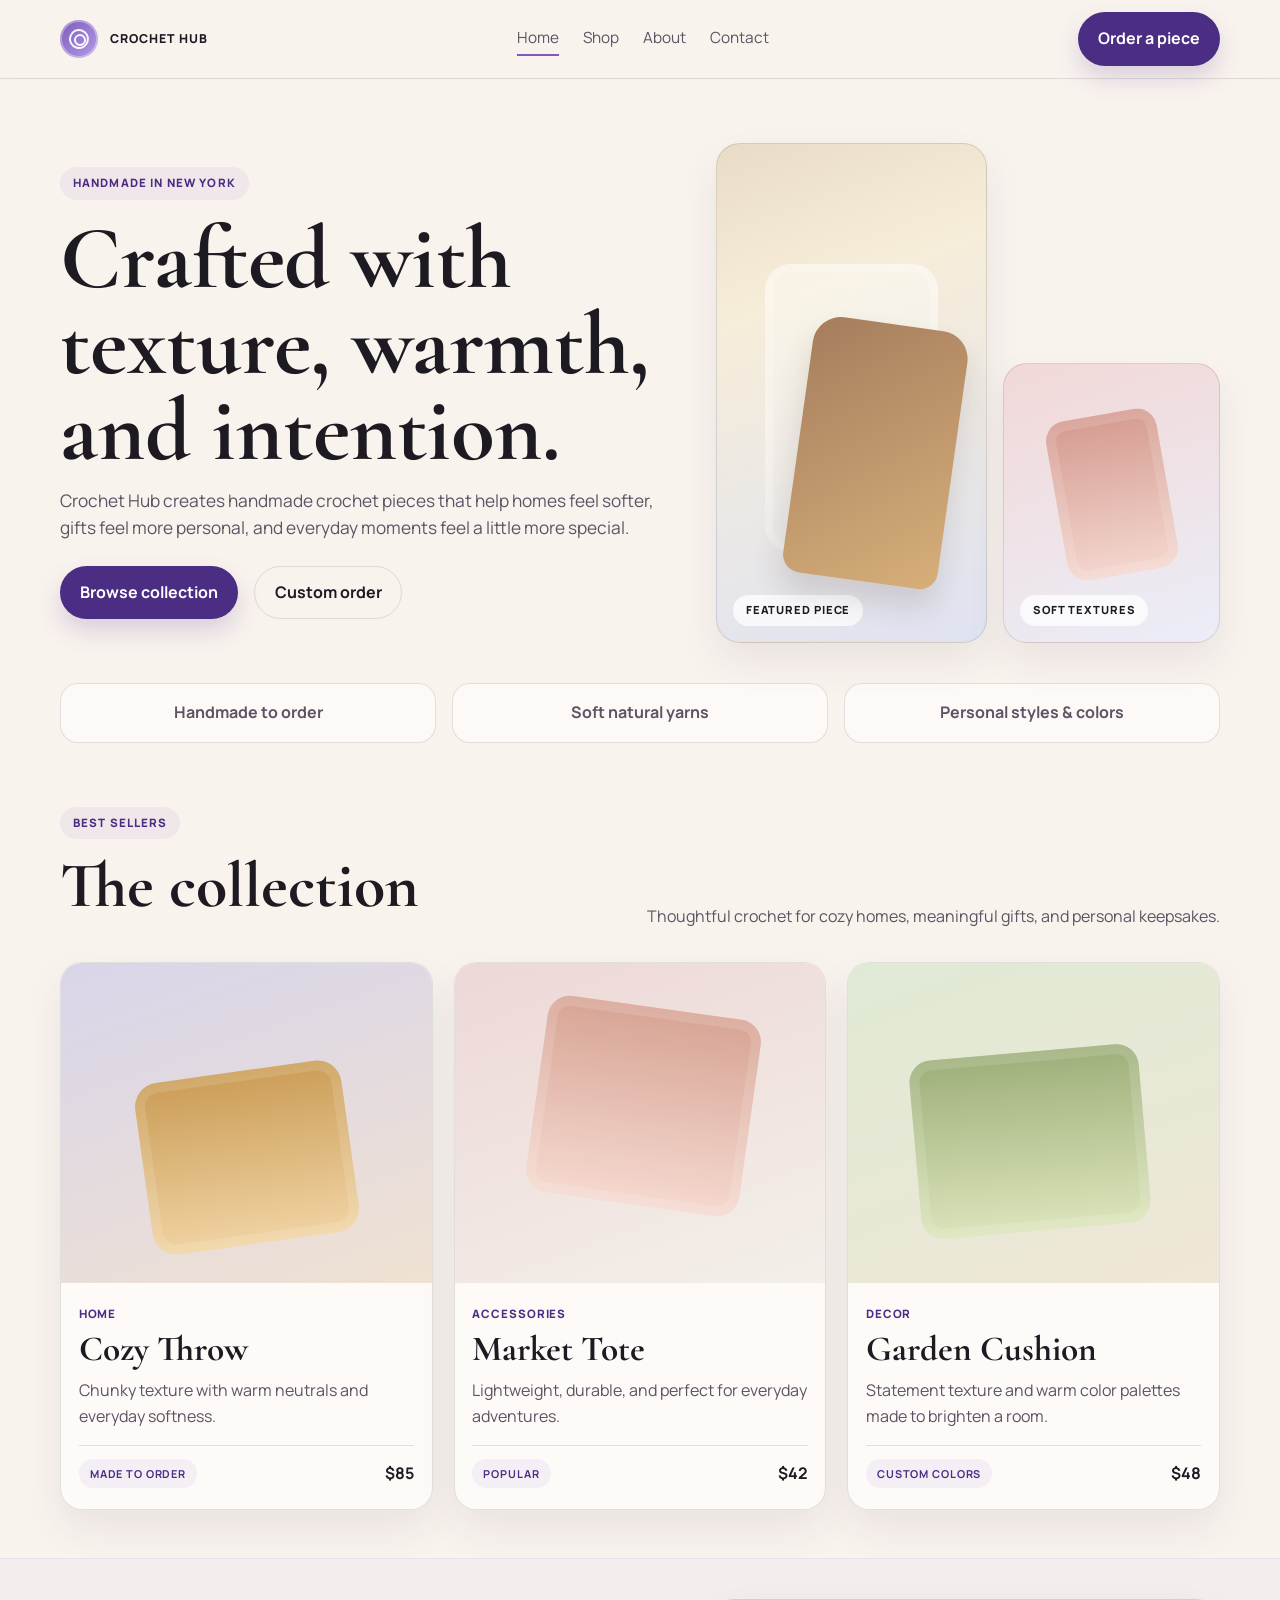
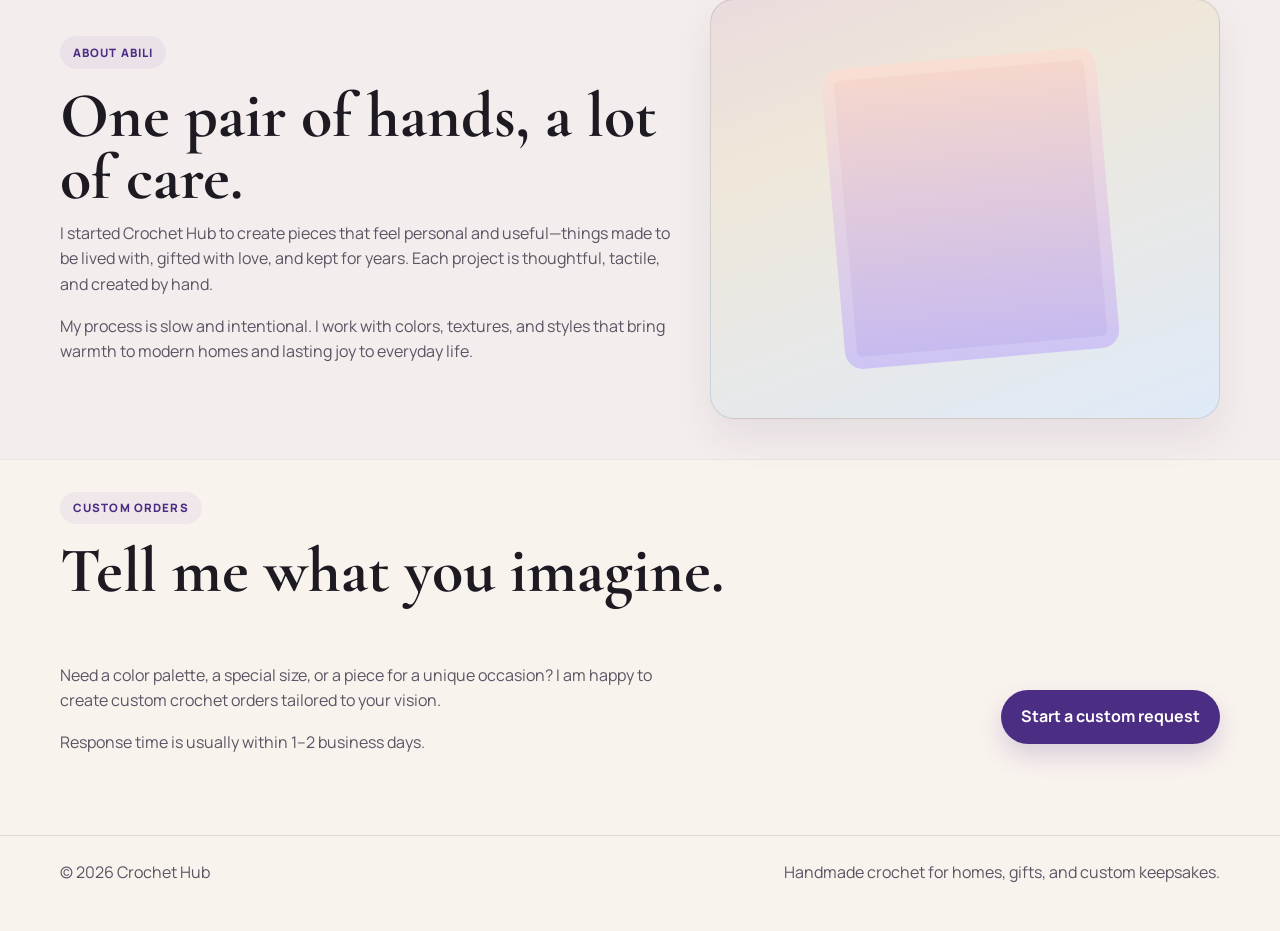
==== commit bea4a947: "Upgrade Crochet Hub into a premium multi-page storefront and add root landing page for GitHub Pages." ====
--- a/main.html
+++ b/main.html
@@ -3,777 +3,25 @@
 <head>
   <meta charset="UTF-8" />
   <meta name="viewport" content="width=device-width, initial-scale=1.0" />
-  <title>Crochet Hub | Handmade Crochet in New York</title>
-  <meta name="description" content="Crochet Hub creates handmade crochet pieces in New York, including blankets, home decor, and custom orders." />
-  <link rel="preconnect" href="https://fonts.googleapis.com">
-  <link rel="preconnect" href="https://fonts.gstatic.com" crossorigin>
-  <link href="https://fonts.googleapis.com/css2?family=Cormorant+Garamond:wght@500;600;700&family=Manrope:wght@400;500;600;700;800&display=swap" rel="stylesheet">
+  <meta http-equiv="refresh" content="0; url=./index.html" />
+  <title>Crochet Hub</title>
   <style>
-    :root {
-      --bg: #f8f4ee;
-      --bg-soft: #fffaf5;
-      --panel: #fffdfb;
-      --ink: #1d1a22;
-      --muted: #5b5363;
-      --purple: #7d5bbd;
-      --purple-deep: #4b2d83;
-      --gold: #cfa15a;
-      --sage: #cad5b4;
-      --rose: #f3d7d0;
-      --line: rgba(29,26,34,0.12);
-      --shadow: 0 18px 38px rgba(42, 27, 58, 0.08);
-      --radius: 24px;
-      --container: 1180px;
-    }
-
-    * { box-sizing: border-box; }
-
-    html { scroll-behavior: smooth; }
-
     body {
       margin: 0;
-      background: var(--bg);
-      color: var(--ink);
-      font-family: "Manrope", Arial, sans-serif;
-      line-height: 1.6;
+      min-height: 100vh;
+      display: grid;
+      place-items: center;
+      font-family: Arial, sans-serif;
+      background: #f9f3ee;
+      color: #1d1a22;
     }
-
-    a { color: inherit; text-decoration: none; }
-    img { display: block; max-width: 100%; }
-    p { margin: 0 0 1rem; }
-    h1, h2, h3 { margin: 0 0 0.7rem; font-family: "Cormorant Garamond", Georgia, serif; line-height: 0.95; }
-    h1 { font-size: clamp(3rem, 7vw, 6rem); font-weight: 600; }
-    h2 { font-size: clamp(2.2rem, 5vw, 4rem); }
-    h3 { font-size: clamp(1.5rem, 3vw, 2.2rem); }
-
-    .container {
-      width: min(var(--container), calc(100% - 32px));
-      margin-inline: auto;
-    }
-
-    .topbar {
-      position: sticky;
-      top: 0;
-      z-index: 20;
-      background: rgba(248, 244, 238, 0.85);
-      backdrop-filter: blur(10px);
-      border-bottom: 1px solid var(--line);
-    }
-
-    .topbar-inner {
-      display: flex;
-      align-items: center;
-      justify-content: space-between;
-      gap: 1rem;
-      min-height: 78px;
-    }
-
-    .brand {
-      display: inline-flex;
-      align-items: center;
-      gap: 0.8rem;
-      font-weight: 800;
-      letter-spacing: 0.04em;
-      text-transform: uppercase;
-      font-size: 0.78rem;
-    }
-
-    .brand-mark {
-      width: 42px;
-      height: 42px;
-      border-radius: 50%;
-      background: linear-gradient(135deg, var(--purple), #b39ae4);
-      position: relative;
-      box-shadow: inset 0 0 0 2px rgba(255,255,255,0.35);
-    }
-
-    .brand-mark::before,
-    .brand-mark::after {
-      content: "";
-      position: absolute;
-      border: 2px solid rgba(255,255,255,0.9);
-      border-radius: 50%;
-      inset: 9px;
-      transform: rotate(18deg);
-    }
-
-    .brand-mark::after {
-      inset: 15px 11px 11px 15px;
-      transform: rotate(-18deg);
-      border-color: rgba(255,255,255,0.75);
-    }
-
-    nav {
-      display: flex;
-      align-items: center;
-      gap: 1.3rem;
-      flex-wrap: wrap;
-      font-size: 0.95rem;
-      color: var(--muted);
-    }
-
-    nav a {
-      position: relative;
-      padding-bottom: 2px;
-    }
-
-    nav a::after {
-      content: "";
-      position: absolute;
-      left: 0;
-      bottom: -4px;
-      width: 100%;
-      height: 2px;
-      background: var(--purple);
-      transform: scaleX(0);
-      transform-origin: left;
-      transition: transform 0.2s ease;
-    }
-
-    nav a:hover::after,
-    nav a:focus-visible::after {
-      transform: scaleX(1);
-    }
-
-    .cta {
-      display: inline-flex;
-      align-items: center;
-      justify-content: center;
-      padding: 0.9rem 1.3rem;
-      border-radius: 999px;
-      background: var(--purple-deep);
-      color: #fff;
+    a {
+      color: #4b2d83;
       font-weight: 700;
-      box-shadow: 0 10px 18px rgba(75, 45, 131, 0.2);
-      transition: transform 0.2s ease, box-shadow 0.2s ease;
-    }
-
-    .cta:hover,
-    .cta:focus-visible {
-      transform: translateY(-1px);
-      box-shadow: 0 14px 22px rgba(75, 45, 131, 0.22);
-    }
-
-    .hero {
-      display: grid;
-      grid-template-columns: 1.1fr 0.9fr;
-      align-items: center;
-      gap: 2.5rem;
-      padding: 4rem 0 3rem;
-    }
-
-    .eyebrow {
-      display: inline-block;
-      margin-bottom: 1rem;
-      padding: 0.45rem 0.8rem;
-      border-radius: 999px;
-      background: rgba(125, 91, 189, 0.08);
-      color: var(--purple-deep);
-      font-size: 0.75rem;
-      font-weight: 800;
-      letter-spacing: 0.1em;
-      text-transform: uppercase;
-    }
-
-    .hero-copy p {
-      font-size: 1.08rem;
-      color: var(--muted);
-      max-width: 620px;
-    }
-
-    .hero-actions {
-      display: flex;
-      align-items: center;
-      flex-wrap: wrap;
-      gap: 1rem;
-      margin-top: 1.5rem;
-    }
-
-    .secondary {
-      background: transparent;
-      color: var(--ink);
-      border: 1px solid var(--line);
-      box-shadow: none;
-    }
-
-    .hero-art {
-      display: grid;
-      grid-template-columns: 1fr 0.9fr;
-      gap: 1rem;
-      align-items: end;
-    }
-
-    .image-card {
-      background: var(--panel);
-      border: 1px solid var(--line);
-      border-radius: var(--radius);
-      box-shadow: var(--shadow);
-      overflow: hidden;
-    }
-
-    .image-large {
-      min-height: 500px;
-      background: linear-gradient(160deg, #e6dcc9 0%, #f8efe1 29%, #d9d3ea 100%);
-      position: relative;
-    }
-
-    .image-large::before {
-      content: "";
-      position: absolute;
-      inset: 18% 18% 16% 18%;
-      border-radius: 26px;
-      background: linear-gradient(180deg, rgba(255,255,255,0.4), rgba(255,255,255,0.08));
-      border: 2px solid rgba(125, 91, 189, 0.15);
-      box-shadow: inset 0 0 0 8px rgba(255,255,255,0.22);
-    }
-
-    .image-large::after {
-      content: "";
-      position: absolute;
-      width: 58%;
-      height: 55%;
-      right: 11%;
-      bottom: 14%;
-      background: linear-gradient(145deg, #9e7f57, #e0c29d);
-      border-radius: 28px 28px 18px 18px;
-      box-shadow: 0 18px 32px rgba(79, 59, 30, 0.16);
-      transform: rotate(8deg);
-    }
-
-    .image-small {
-      min-height: 300px;
-      background: linear-gradient(160deg, #f4d9da 0%, #e9ecf6 100%);
-      position: relative;
-    }
-
-    .image-small::before {
-      content: "";
-      position: absolute;
-      width: 52%;
-      height: 60%;
-      left: 24%;
-      top: 16%;
-      border-radius: 20px;
-      background: linear-gradient(180deg, #d79a8d, #f2d0c7);
-      box-shadow: inset 0 0 0 10px rgba(255,255,255,0.12);
-      transform: rotate(-9deg);
-    }
-
-    .label {
-      position: absolute;
-      left: 1rem;
-      bottom: 1rem;
-      background: rgba(255,255,255,0.78);
-      color: var(--ink);
-      border-radius: 999px;
-      padding: 0.42rem 0.8rem;
-      font-size: 0.72rem;
-      font-weight: 700;
-      letter-spacing: 0.05em;
-      text-transform: uppercase;
-      backdrop-filter: blur(4px);
-    }
-
-    .feature-strip {
-      display: grid;
-      grid-template-columns: repeat(3, minmax(0, 1fr));
-      gap: 1rem;
-      padding-bottom: 2rem;
-    }
-
-    .mini {
-      padding: 1rem 1.1rem;
-      background: rgba(255,255,255,0.48);
-      border: 1px solid var(--line);
-      border-radius: 18px;
-      font-weight: 700;
-      color: var(--muted);
-    }
-
-    section {
-      padding: 3.3rem 0;
-    }
-
-    .section-heading {
-      display: flex;
-      justify-content: space-between;
-      align-items: end;
-      gap: 1rem;
-      margin-bottom: 2rem;
-      flex-wrap: wrap;
-    }
-
-    .section-heading p {
-      max-width: 620px;
-      color: var(--muted);
-      margin: 0;
-    }
-
-    .shop-grid {
-      display: grid;
-      grid-template-columns: repeat(3, minmax(0,1fr));
-      gap: 1.4rem;
-    }
-
-    .product-card {
-      background: var(--panel);
-      border: 1px solid var(--line);
-      border-radius: 24px;
-      overflow: hidden;
-      box-shadow: var(--shadow);
-    }
-
-    .product-visual {
-      height: 340px;
-      position: relative;
-      background: linear-gradient(160deg, #eadbdd 0%, #e9ebf3 100%);
-    }
-
-    .p1 { background: linear-gradient(160deg, #d9d3e8 0%, #f5e6d1 100%); }
-    .p2 { background: linear-gradient(160deg, #e7d6d5 0%, #efe7da 100%); }
-    .p3 { background: linear-gradient(160deg, #dfe9d6 0%, #efe4d2 100%); }
-
-    .product-visual::before,
-    .product-visual::after {
-      content: "";
-      position: absolute;
-      border-radius: 26px;
-      box-shadow: inset 0 0 0 10px rgba(255,255,255,0.12);
-    }
-
-    .p1::before {
-      width: 58%;
-      height: 54%;
-      left: 21%;
-      bottom: 12%;
-      background: linear-gradient(180deg, #c9a66d, #f0d4a0);
-      transform: rotate(-8deg);
-    }
-
-    .p2::before {
-      width: 60%;
-      height: 62%;
-      left: 20%;
-      top: 18%;
-      background: linear-gradient(180deg, #d0a998, #f6d3c5);
-      transform: rotate(7deg);
-    }
-    .p3::before {
-      width: 64%;
-      height: 56%;
-      left: 18%;
-      bottom: 16%;
-      background: linear-gradient(180deg, #9aac7b, #d5e1bf);
-      transform: rotate(-5deg);
-    }
-
-    .product-body {
-      padding: 1.1rem 1.1rem 1.3rem;
-    }
-
-    .tag {
-      display: inline-block;
-      font-size: 0.72rem;
-      letter-spacing: 0.08em;
-      text-transform: uppercase;
-      font-weight: 800;
-      color: var(--purple-deep);
-      margin-bottom: 0.5rem;
-    }
-
-    .product-body p {
-      margin-bottom: 0.7rem;
-      color: var(--muted);
-    }
-
-    .meta {
-      display: flex;
-      align-items: center;
-      justify-content: space-between;
-      gap: 1rem;
-      margin-top: 1rem;
-      padding-top: 0.8rem;
-      border-top: 1px solid var(--line);
-      font-weight: 700;
-    }
-
-    .badge {
-      display: inline-block;
-      background: rgba(125, 91, 189, 0.08);
-      color: var(--purple-deep);
-      border-radius: 999px;
-      padding: 0.35rem 0.75rem;
-      font-size: 0.7rem;
-      font-weight: 800;
-      letter-spacing: 0.08em;
-      text-transform: uppercase;
-    }
-
-    .story-wrap {
-      display: grid;
-      grid-template-columns: 1.1fr 0.9fr;
-      gap: 1.6rem;
-      align-items: center;
-    }
-
-    .story-visual {
-      background: linear-gradient(170deg, #e5d7db 0%, #f6efe9 38%, #dfe4f4 100%);
-      min-height: 430px;
-      position: relative;
-      border: 1px solid var(--line);
-      border-radius: var(--radius);
-      box-shadow: var(--shadow);
-      overflow: hidden;
-    }
-
-    .story-visual::before {
-      content: "";
-      position: absolute;
-      inset: 12% 22% 12% 24%;
-      border-radius: 18px;
-      background: linear-gradient(180deg, #f7d9c9, #c9b7f0);
-      box-shadow: inset 0 0 0 12px rgba(255,255,255,0.15);
-      transform: rotate(-4deg);
-    }
-
-    .story-copy {
-      font-size: 1.06rem;
-      color: var(--muted);
-    }
-
-    .card-panel {
-      background: linear-gradient(180deg, rgba(125,91,189,0.08), rgba(125,91,189,0.02));
-      border: 1px solid rgba(125,91,189,0.12);
-      border-radius: 24px;
-      padding: 1.3rem;
-    }
-
-    .custom-wrap {
-      display: grid;
-      grid-template-columns: 0.92fr 1.08fr;
-      gap: 1.4rem;
-      align-items: start;
-    }
-
-    .custom-copy {
-      color: var(--muted);
-      font-size: 1.04rem;
-    }
-
-    form {
-      background: rgba(255,255,255,0.56);
-      border: 1px solid var(--line);
-      border-radius: 24px;
-      box-shadow: var(--shadow);
-      padding: 1.2rem;
-    }
-
-    .field {
-      display: grid;
-      gap: 0.45rem;
-      margin-bottom: 1rem;
-      font-weight: 700;
-      color: var(--ink);
-    }
-
-    input, textarea {
-      width: 100%;
-      border: 1px solid rgba(29,26,34,0.18);
-      border-radius: 14px;
-      background: rgba(255,255,255,0.85);
-      padding: 0.9rem 1rem;
-      font: inherit;
-      color: var(--ink);
-    }
-
-    input:focus, textarea:focus {
-      outline: 3px solid rgba(125, 91, 189, 0.18);
-      border-color: rgba(125, 91, 189, 0.5);
-    }
-
-    textarea {
-      resize: vertical;
-      min-height: 120px;
-    }
-
-    .contact-grid {
-      display: grid;
-      grid-template-columns: repeat(3, minmax(0,1fr));
-      gap: 1.2rem;
-      margin-top: 1rem;
-    }
-
-    .contact-box {
-      background: var(--panel);
-      border: 1px solid var(--line);
-      border-radius: 20px;
-      padding: 1.2rem;
-      box-shadow: var(--shadow);
-    }
-
-    .contact-box strong {
-      display: block;
-      margin-bottom: 0.45rem;
-      color: var(--purple-deep);
-      font-size: 0.8rem;
-      letter-spacing: 0.08em;
-      text-transform: uppercase;
-    }
-
-    .footer {
-      padding: 1.5rem 0 2.8rem;
-      border-top: 1px solid var(--line);
-      color: var(--muted);
-      font-size: 0.96rem;
-    }
-
-    .footer-inner {
-      display: flex;
-      justify-content: space-between;
-      align-items: center;
-      gap: 1rem;
-      flex-wrap: wrap;
-    }
-
-    @media (max-width: 940px) {
-      .hero,
-      .story-wrap,
-      .custom-wrap {
-        grid-template-columns: 1fr;
-      }
-
-      .shop-grid,
-      .feature-strip,
-      .contact-grid {
-        grid-template-columns: 1fr 1fr;
-      }
-    }
-
-    @media (max-width: 640px) {
-      .topbar-inner {
-        flex-direction: column;
-        justify-content: center;
-        padding: 0.8rem 0;
-      }
-
-      .hero {
-        padding-top: 2.5rem;
-      }
-
-      .shop-grid,
-      .feature-strip,
-      .contact-grid {
-        grid-template-columns: 1fr;
-      }
-
-      nav {
-        justify-content: center;
-      }
     }
   </style>
 </head>
 <body>
-  <header class="topbar">
-    <div class="container topbar-inner">
-      <a href="#top" class="brand" aria-label="Crochet Hub home">
-        <span class="brand-mark" aria-hidden="true"></span>
-        <span>Crochet Hub</span>
-      </a>
-
-      <nav aria-label="Main navigation">
-        <a href="#shop">Shop</a>
-        <a href="#story">About</a>
-        <a href="#custom">Custom</a>
-        <a href="#contact">Contact</a>
-      </nav>
-
-      <a href="#custom" class="cta">Order a piece</a>
-    </div>
-  </header>
-
-  <main id="top">
-    <section class="container hero" aria-labelledby="page-title">
-      <div class="hero-copy">
-        <div class="eyebrow">Handmade in New York</div>
-        <h1 id="page-title">Crochet made with care, color, and heart.</h1>
-        <p>
-          Crochet Hub creates handmade crochet pieces that bring warmth, personality, and comfort into everyday life.
-          From cozy home accents to custom statement pieces, each item is knitted with attention and intention.
-        </p>
-
-        <div class="hero-actions">
-          <a class="cta" href="#shop">Browse the collection</a>
-          <a class="cta secondary" href="#custom">Request a custom order</a>
-        </div>
-      </div>
-
-      <div class="hero-art" aria-label="Decorative crochet product display">
-        <div class="image-card image-large" aria-hidden="true">
-          <span class="label">Featured piece</span>
-        </div>
-        <div class="image-card image-small" aria-hidden="true">
-          <span class="label">Soft textures</span>
-        </div>
-      </div>
-    </section>
-
-    <div class="container feature-strip" aria-label="Highlights">
-      <div class="mini">Handmade to order</div>
-      <div class="mini">Natural fibers & soft yarn</div>
-      <div class="mini">Unique, custom color palettes</div>
-    </div>
-
-    <section id="shop" class="container" aria-labelledby="shop-heading">
-      <div class="section-heading">
-        <div>
-          <div class="eyebrow">Best sellers</div>
-          <h2 id="shop-heading">The collection</h2>
-        </div>
-        <p>Thoughtful crochet goods designed for everyday comfort and personal gifting.</p>
-      </div>
-
-      <div class="shop-grid">
-        <article class="product-card">
-          <div class="product-visual p1" aria-hidden="true"></div>
-          <div class="product-body">
-            <span class="tag">Home</span>
-            <h3>Cozy Throw</h3>
-            <p>Chunky and warm with soft neutral tones that fit beautifully in any room.</p>
-            <div class="meta">
-              <span class="badge">Made to order</span>
-              <span>$85</span>
-            </div>
-          </div>
-        </article>
-
-        <article class="product-card">
-          <div class="product-visual p2" aria-hidden="true"></div>
-          <div class="product-body">
-            <span class="tag">Accessories</span>
-            <h3>Market Tote</h3>
-            <p>Lightweight and sturdy, perfect for errands, market runs, or everyday carrying.</p>
-            <div class="meta">
-              <span class="badge">Popular</span>
-              <span>$42</span>
-            </div>
-          </div>
-        </article>
-
-        <article class="product-card">
-          <div class="product-visual p3" aria-hidden="true"></div>
-          <div class="product-body">
-            <span class="tag">Decor</span>
-            <h3>Garden Cushion</h3>
-            <p>Textured and cheerful, bringing charm and softness to your favorite seat.</p>
-            <div class="meta">
-              <span class="badge">Custom colors</span>
-              <span>$48</span>
-            </div>
-          </div>
-        </article>
-      </div>
-    </section>
-
-    <section id="story" class="container" aria-labelledby="story-heading">
-      <div class="section-heading">
-        <div>
-          <div class="eyebrow">About</div>
-          <h2 id="story-heading">Crafted by hand from a love of texture</h2>
-        </div>
-      </div>
-
-      <div class="story-wrap">
-        <div class="story-copy">
-          <p>
-            Crochet Hub began with a simple idea: every handmade object can carry warmth, personality, and a story.
-            Each product is created with intention—carefully chosen yarns, thoughtful details, and a calm creative process.
-          </p>
-          <p>
-            My work is inspired by cozy living, earthy colors, and everyday beauty. I make pieces for homes, gifting, and personal keepsakes that feel as special as they look.
-          </p>
-          <div class="card-panel">
-            <strong style="display:block; margin-bottom:0.25rem; color:var(--purple-deep); font-size:0.75rem; letter-spacing:0.08em; text-transform:uppercase;">Why people love Crochet Hub</strong>
-            <p>Made by one pair of hands, with custom options and thoughtful finishing details that make each piece feel personal.</p>
-          </div>
-        </div>
-
-        <div class="story-visual" aria-hidden="true"></div>
-      </div>
-    </section>
-
-    <section id="custom" class="container" aria-labelledby="custom-heading">
-      <div class="section-heading">
-        <div>
-          <div class="eyebrow">Custom orders</div>
-          <h2 id="custom-heading">Request a one-of-a-kind piece</h2>
-        </div>
-      </div>
-
-      <div class="custom-wrap">
-        <div class="custom-copy">
-          <p>Have a color palette in mind? Want something for a gift, an event, or a home refresh?</p>
-          <p>I make custom crochet pieces in a range of styles, sizes, and finishes. Share your idea and I’ll help shape it into something special.</p>
-          <p><strong>Typical response time:</strong> 1–2 business days</p>
-        </div>
-
-        <form action="mailto:crochethub@gmail.com" method="post" enctype="text/plain">
-          <div class="field">
-            <label for="name">Your name</label>
-            <input id="name" name="name" type="text" placeholder="Enter your name" required />
-          </div>
-
-          <div class="field">
-            <label for="email">Email address</label>
-            <input id="email" name="email" type="email" placeholder="you@example.com" required />
-          </div>
-
-          <div class="field">
-            <label for="idea">What would you like made?</label>
-            <textarea id="idea" name="idea" placeholder="Tell me about the colors, size, shape, and purpose of your piece" required></textarea>
-          </div>
-
-          <div class="field">
-            <label for="date">Preferred timeline</label>
-            <input id="date" name="date" type="date" />
-          </div>
-
-          <button class="cta" type="submit">Send my request</button>
-        </form>
-      </div>
-    </section>
-
-    <section id="contact" class="container" aria-labelledby="contact-heading">
-      <div class="section-heading">
-        <div>
-          <div class="eyebrow">Contact</div>
-          <h2 id="contact-heading">Say hello</h2>
-        </div>
-      </div>
-
-      <div class="contact-grid">
-        <div class="contact-box">
-          <strong>Email</strong>
-          <a href="mailto:crochethub@gmail.com">crochethub@gmail.com</a>
-        </div>
-
-        <div class="contact-box">
-          <strong>Phone</strong>
-          <a href="tel:+2349135062550">+234 913 506 2550</a>
-        </div>
-
-        <div class="contact-box">
-          <strong>Location</strong>
-          <span>New York, USA</span>
-        </div>
-      </div>
-    </section>
-  </main>
-
-  <footer class="footer">
-    <div class="container footer-inner">
-      <div>© 2026 Crochet Hub</div>
-      <div>Handmade crochet for homes, gifts, and custom keepsakes.</div>
-    </div>
-  </footer>
+  <p>Redirecting to <a href="./index.html">Crochet Hub</a>…</p>
 </body>
 </html>
